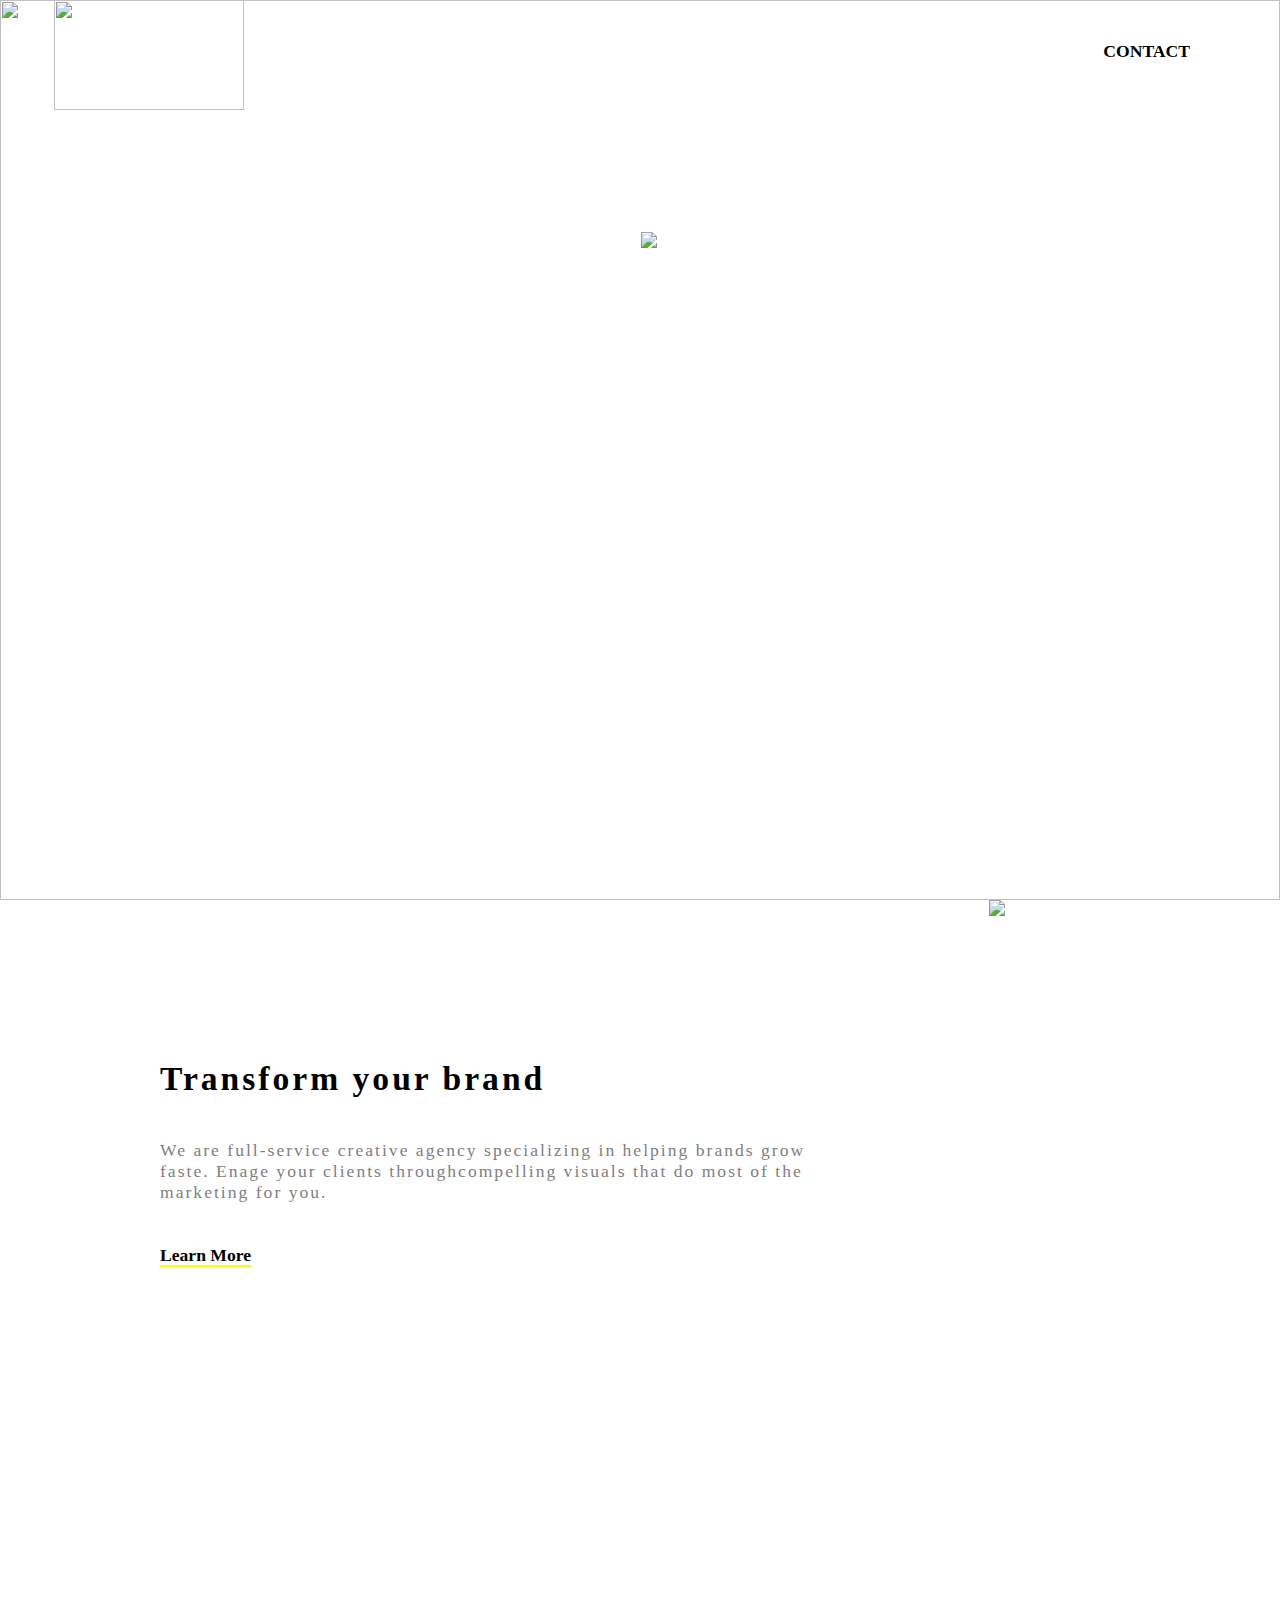
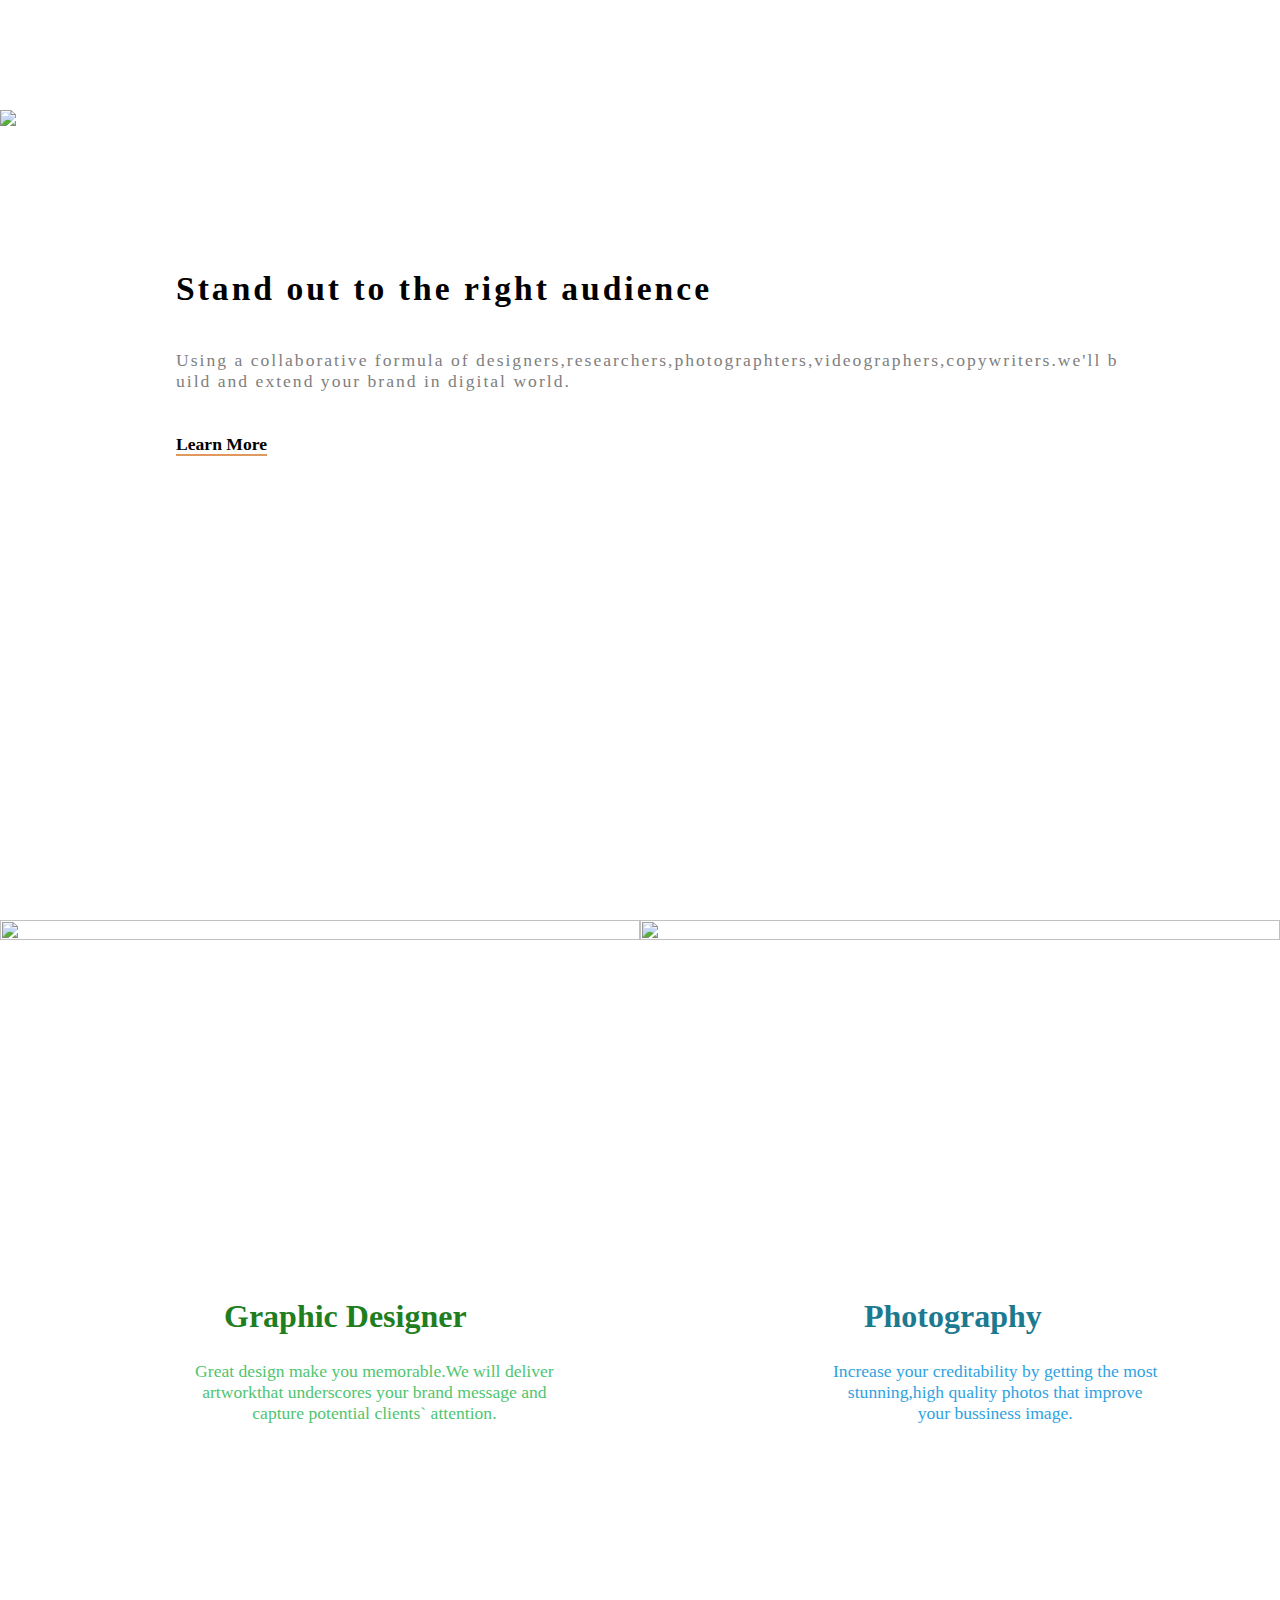
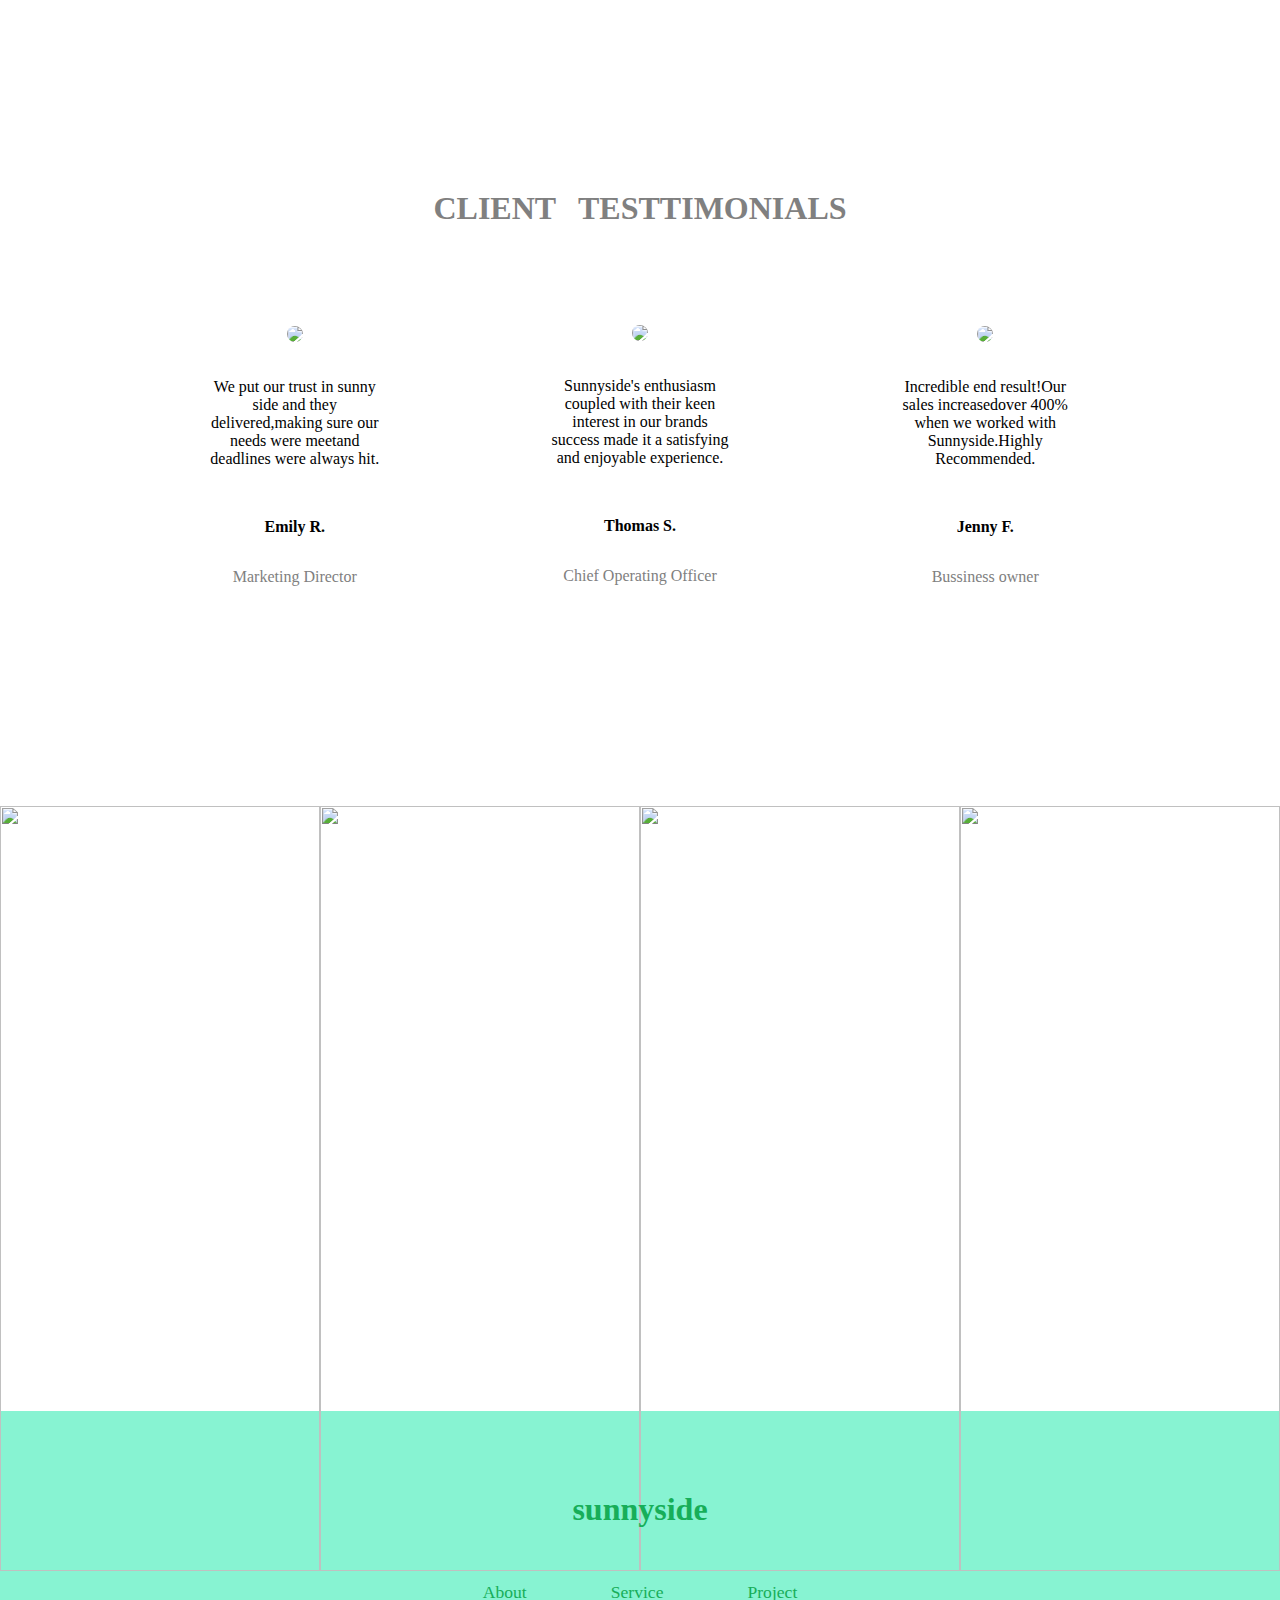
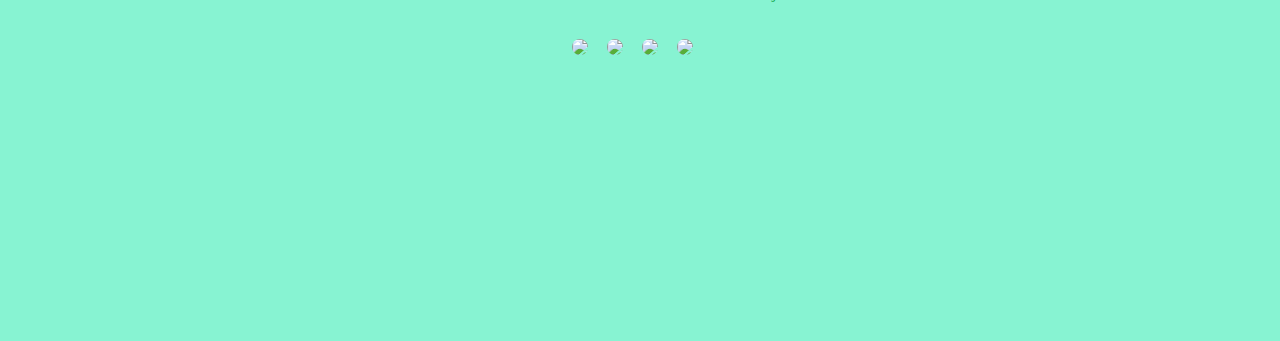
==== index.html @ 0fe89deb "Add files via upload" ====
<!DOCTYPE html>
<html lang="en">

<head>
    <meta charset="UTF-8">
    <meta name="viewport" content="width=device-width, initial-scale=1.0">
    <title>week-1 clone</title>
    <link rel="stylesheet" href="style.css">
</head>

<body>
    <div class="header">
        <img src="C:\Users\aksha\OneDrive\Desktop\week-1 designs and its resources\week-1 designs and its resources\images\desktop\image-header.jpg">   
<div class="pa">
        <img src="C:\Users\aksha\OneDrive\Desktop\week-1 designs and its resources\week-1 designs and its resources\images\logo.svg">
</div>
        <div class="info">
            <a href=" ">About</a>
            <a href=" ">Service</a>
            <a href=" ">Projects</a>
            <a href=" " id ="contact">CONTACT</a>
            </div>   
        <br></br>
        <span class= "hc" >
            <p >WE    ARE   CREATIVES</p>
        </span>
        <div class="arrow">
            <img src="C:\Users\aksha\OneDrive\Desktop\week-1 designs and its resources\week-1 designs and its resources\images\icon-arrow-down.svg">
    </div>
</div>
<div class="second">
    <div class ="secinfo">
        <p class="i">Transform your brand</p>
        <br></br>
        <p class ="c">We are full-service creative agency specializing in helping brands grow faste. Enage your clients throughcompelling visuals that do most of the marketing for you.</p>
        <br></br>
        <a href=" "> Learn More</a>
    </div>
    <div class="egg">
        <img src="C:\Users\aksha\OneDrive\Desktop\week-1 designs and its resources\week-1 designs and its resources\images\desktop\image-transform.jpg">
    </div>
</div>

<div class="third">
    <div class="juice">
        <img src="C:\Users\aksha\OneDrive\Desktop\week-1 designs and its resources\week-1 designs and its resources\images\desktop\image-stand-out.jpg">
    </div>
    <div class ="thiinfo">
        <p class="f">Stand out to the right
            audience</p>
        <br></br>
        <p class ="g">Using a collaborative formula of designers,researchers,photographters,videographers,copywriters.we'll build and extend your brand in digital world.</p>
        <br></br>
        <a href=" "> Learn More</a>
    </div>
</div>
<div class="fourth">
    <div class="cherry">
       <img src="C:\Users\aksha\OneDrive\Desktop\week-1 designs and its resources\week-1 designs and its resources\images\desktop\image-graphic-design.jpg">
    <div class="fg">
     <b style="color: rgb(31, 126, 31); font-size: 2rem; position: absolute;
      left:35%; white-space: nowrap;
       top:60%;">Graphic Designer</b><br></br>
      <p> Great design make you memorable.We will deliver artworkthat underscores your brand message and capture potential clients` attention.</p>
   </div>
        </div>
    <div class="orange">
       <img src="C:\Users\aksha\OneDrive\Desktop\week-1 designs and its resources\week-1 designs and its resources\images\desktop\image-photography.jpg">
       <div class="og">
        <b style="color: rgb(28, 121, 144); font-size: 2rem; position: absolute;
        left:35%; white-space: nowrap;
         top:60%;">Photography</b>
         <p>Increase your creditability by getting the most stunning,high quality photos that improve your bussiness image.</p>
       </div>
    </div>
</div>
    <p style=" color: rgb(128, 128, 128);
    margin-top: 15rem;
font-size: 1.1rem;
font-family: 'Times New Roman', Times, serif;
text-align: center;
font-size: 2rem;
font-weight: bolder;
word-spacing: 15px;">CLIENT TESTTIMONIALS</p>
<div class="five">
    <div class="emily">
     <img src="C:\Users\aksha\OneDrive\Desktop\week-1 designs and its resources\week-1 designs and its resources\images\image-emily.jpg">
        <p>We put our trust in sunny side and they delivered,making sure our needs were meetand deadlines were always hit.</p>
        <br>
        <b style="font-weight: bolder;">Emily R.</b>
        <p style="color:gray"> Marketing Director </p>
    </div>
    <div class="tomas">
        <img src="C:\Users\aksha\OneDrive\Desktop\week-1 designs and its resources\week-1 designs and its resources\images\image-thomas.jpg">
        <p>   Sunnyside's enthusiasm coupled with their keen interest in our brands success made it a satisfying and enjoyable experience. </p>
            <br>    
            <b style="font-weight: bolder;">Thomas S.</b>
            <p style="color:gray"> Chief Operating Officer</p>
        
    </div>
    <div class="jenny">
            <img src="C:\Users\aksha\OneDrive\Desktop\week-1 designs and its resources\week-1 designs and its resources\images\image-jennie.jpg">
            <p>Incredible end result!Our sales increasedover 400% when we worked with Sunnyside.Highly Recommended.</p>
            <br>
            <b style="font-weight: bolder;">Jenny F.</b>
            <p style="color:gray"> Bussiness owner</p>

        </div>
    
</div>

<div class="six">
    <img src="C:\Users\aksha\OneDrive\Desktop\week-1 designs and its resources\week-1 designs and its resources\images\desktop\image-gallery-milkbottles.jpg">
    <img src="C:\Users\aksha\OneDrive\Desktop\week-1 designs and its resources\week-1 designs and its resources\images\desktop\image-gallery-orange.jpg">
    <img src="C:\Users\aksha\OneDrive\Desktop\week-1 designs and its resources\week-1 designs and its resources\images\desktop\image-gallery-cone.jpg">
    <img src="C:\Users\aksha\OneDrive\Desktop\week-1 designs and its resources\week-1 designs and its resources\images\desktop\image-gallery-sugarcubes.jpg">
</div>
<div class ="seven">
<b style="color: rgb(23, 174, 89); font-size: 2rem ; font-weight: bolder;">sunnyside</b>
<br></br>
<br></br>
<p style=" word-spacing: 5rem;">
<a href=" ">About</a>
<a href=" ">Service</a>
<a href=" ">Project</a>
</p>
<br></br>

<p>
    <img src="C:\Users\aksha\OneDrive\Desktop\week-1 designs and its resources\week-1 designs and its resources\images\icon-facebook.svg">
    <img src="C:\Users\aksha\OneDrive\Desktop\week-1 designs and its resources\week-1 designs and its resources\images\icon-instagram.svg">
    <img src="C:\Users\aksha\OneDrive\Desktop\week-1 designs and its resources\week-1 designs and its resources\images\icon-pinterest.svg">
    <img src="C:\Users\aksha\OneDrive\Desktop\week-1 designs and its resources\week-1 designs and its resources\images\icon-twitter.svg">
</p>
</div>
</body>

</html>
---- style.css ----
* {
    margin: 0px;
    padding: 0px;

}

.header {
    height: 100vh;
    width: 100vw;
    display: flex;
    justify-content: space-between;
}

.header img {

    height: 100vh;
    width: 100vw;
    object-fit: cover;
    top: 0;
    z-index: -1;
    left: 0;
    position: absolute;

}

.pa{
    height: 110px;
    width: 190px;
    object-fit: contain;
}
.pa img{left: 3.4rem;
    bottom: 3rem;
    height: 110px;
    width: 190px;
    position: relative;
    object-fit: contain;
}

.info{
    position: absolute;;
    right: 0.2rem;
    display: flex;
    height:43px;
    width:50%;
    justify-content: space-evenly;
margin-top: 40px;
margin-left: 190px;

}
.info a{
    text-decoration: none;
    color :white;
    font-size: 1.2rem;

}
 #contact{
    position: relative;
    top:-8px;
    height:2.2rem;
    width: 95px;
margin-bottom: 12px;
border:1px solid white;
padding: 8px 8px 0px 20px;
font-size: 1.1rem;
background-color: white;
font-weight: bold;
color:black;

}

.hc{   
    color: white;
    font-size: 2.2rem;
    display: flex;
    height: 100px;
    margin: 8rem 5rem 10rem 0rem;
    margin-right: 0%;
    width:100%;
    margin-bottom: 38rem;
    font-weight: bolder;
    font-stretch: extra-expanded;
    justify-content: space-evenly;
    word-spacing: 10px;
    align-items: center;
    font-family: "Times New Roman", Times, serif;
    text-indent: 60px;
    
}
.arrow{
    height:200px;
    width:100px;
    display: flex;
    justify-content: center;
    align-items: center;
    position: relative;
    right: 35rem;
    top: 14.5rem;

}
.arrow img{
    height:auto;
    width:auto;
    object-fit: cover;
}

.second{
height:90vh;
width: 100vw;
display: flex;
justify-content: space-between;
font-size: 1.1rem;
}
.secinfo a{
color: black;
font-weight: bolder;
font-family: 'Times New Roman', Times, serif;
text-decoration: none;
border-bottom: 2px solid yellow;
}
.secinfo{
    margin: 10rem;
}
.c{
   
    font-size: 1.1rem;
    letter-spacing: 2px;
color:gray;
font-family:'Times New Roman', Times, serif;
}
.i{
    font-size: 2.1rem;
    letter-spacing: 3px;
font-weight: bold;
color:black;
font-family: fantasy;

}
.egg{
    height: 50vh;
    width:50vw;
    position: relative;
    object-fit: contain;
}
.egg img{
    height: 90vh;
    width:auto;
    object-fit: contain;
}
.third{
    height:90vh;
    width: 100vw;
    display: flex;
    justify-content: space-between;
    }
    .third img{
        height: 50vh;
        width:50rem;
        position: relative;
        object-fit: contain;
    }   
    .juice img{
        height: 90vh;
        width:auto;
        object-fit: contain;
       float: left;
    }
    .thiinfo a{
    color: black;
    font-weight: bolder;
    font-family: 'Times New Roman', Times, serif;
    text-decoration: none;
    border-bottom: 2px solid rgb(224, 152, 94);
    }
    .thiinfo{
        margin: 10rem;
        word-break: break-all;
        font-size: 1.1rem;
    }
    .g{
        letter-spacing: 2px;
    color:gray;
    font-family:'Times New Roman', Times, serif;
    }
    .f{
        font-size: 2.1rem;
        letter-spacing: 3px;
    font-weight: bold;
    color:black;
    font-family: fantasy;
    
    }
    .fourth{
        height: 70vh;
        width: 100vw;
        display: flex;
        flex-wrap: wrap;
font-size: 1.1rem;
text-align: center;
    }
.fourth img{
    height:fit-content;
    width:50vw;
    object-fit: contain;
}
.cherry{
    color:rgb(79, 197, 112);
    position: relative;
    text-align: center;

}
.fg b{
 position: absolute;
 left:45%;
 top:50%;
}
.fg p{
    position: absolute;
    left:30%;
    top:70%;
    right: 13%;
}
.orange{
color: rgb(47, 162, 223);
position: relative;
text-align: center;
}
.og b{
    position: absolute;
    left:45%;
    top:50%;
   }
   .og p{
       position: absolute;
       left:30%;
       top:70%;
       right: 19%;
   }
 .five{
    display:flex;
    justify-content: space-evenly;
 }
   .emily{
    color: black;
    padding-top:6.2rem;
    padding-left: 4.5rem;
    text-align: center;
    height:30rem;
    width:245px;
   }
   .emily img{
    border-radius: 50%;
   }
.emily p{
    padding :2rem;
}
.jenny{
    color: black;
    text-align: center;
    height:30rem;
    padding-top:6.2rem;
    padding-right: 4.5rem;
    width:245px;
   }
   .jenny img{
    border-radius: 50%;
   }
.jenny p{
    padding :2rem;
}
.tomas{
    color: black;
    padding-top:6.1rem;
    text-align: center;
    height:30rem;
    width:245px;
   }
   .tomas img{
    border-radius: 50%;
   }
.tomas p{
    padding :2rem;
}
.six{
    display:flex;
    height:50vh;
    width: 100vw;
}
.six img{margin: 0px;
    height:85vh;
    width: 25vw;
    object-fit: contain;
}
.seven{
    margin-top: 9.7rem;
    padding-top: 5rem;
    background-color: rgb(135, 243, 210);
    height: 50vh;
    width: 100vw;
    text-align: center;
}
.seven a{
    text-decoration: none;
    color: rgb(23, 174, 89); font-size: 1.1rem ;
}
.seven img{
    border-radius: 50%;
    margin-right: 15px;
}
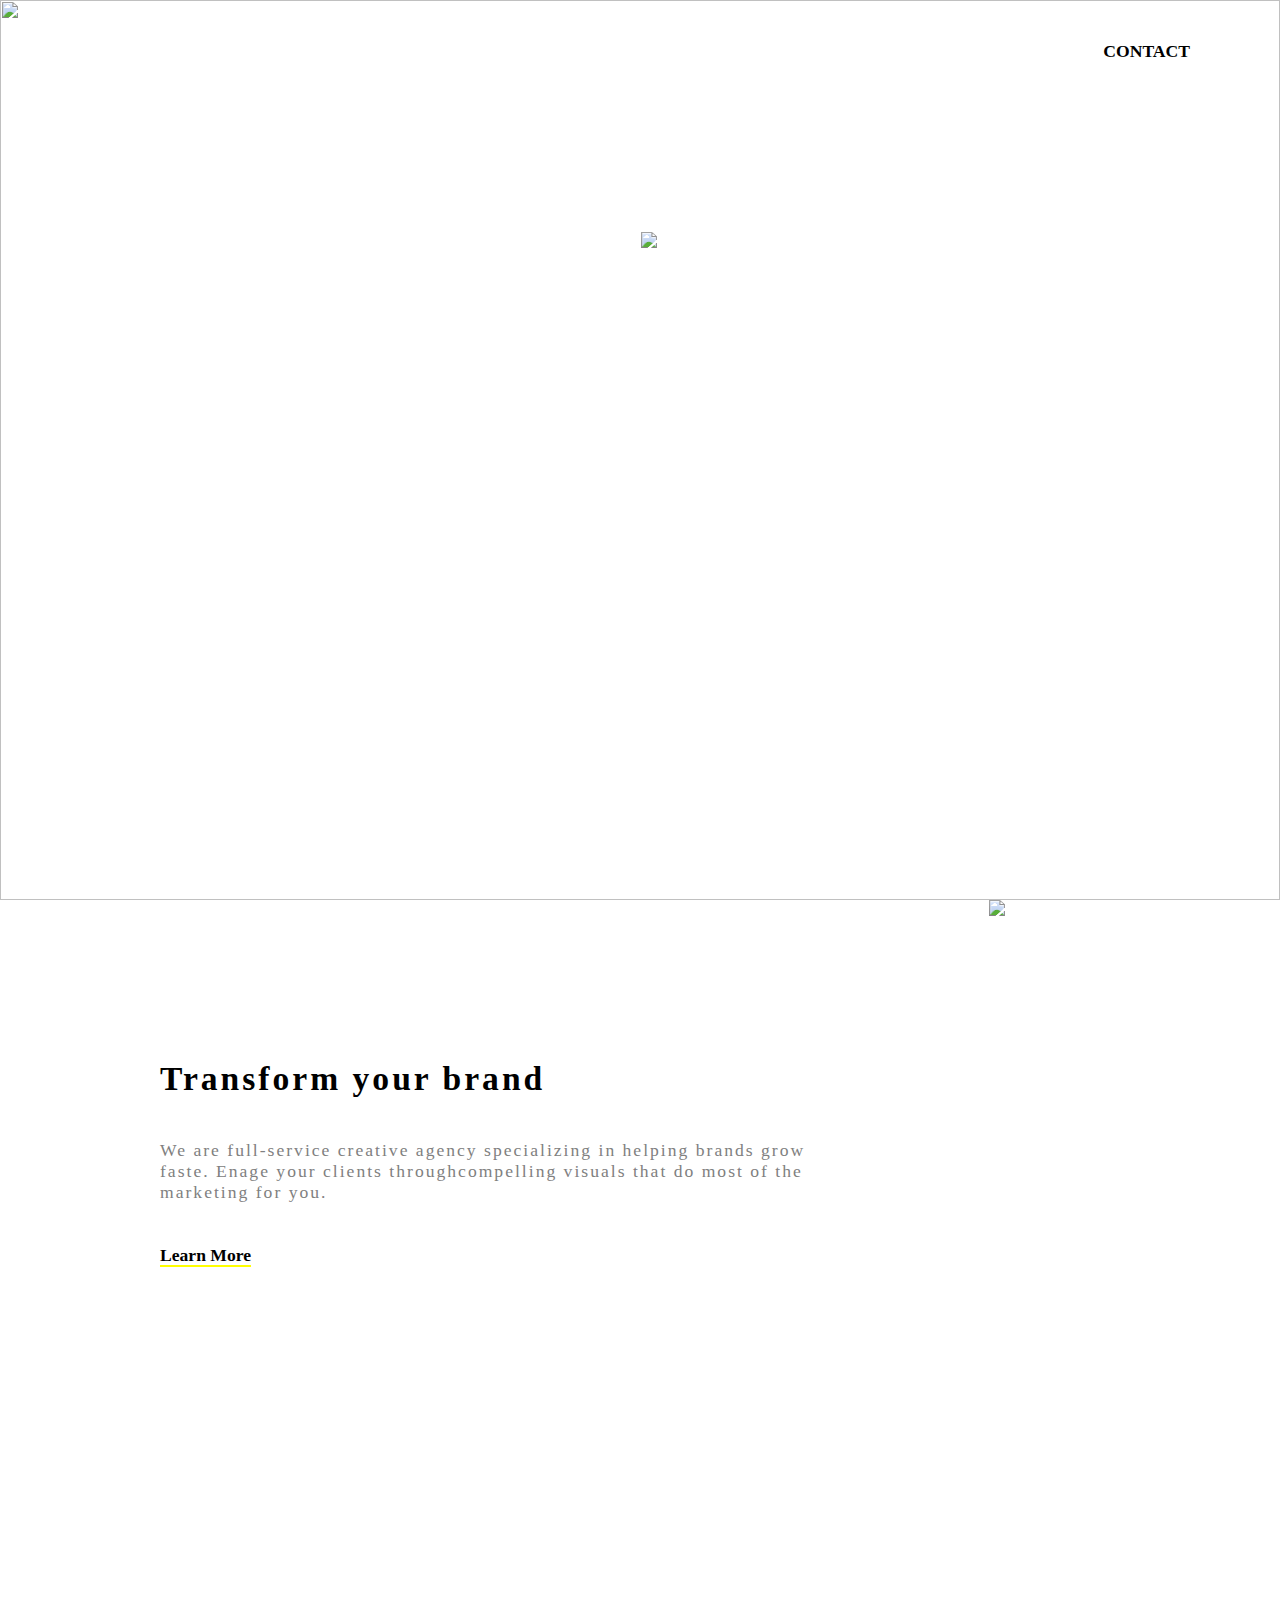
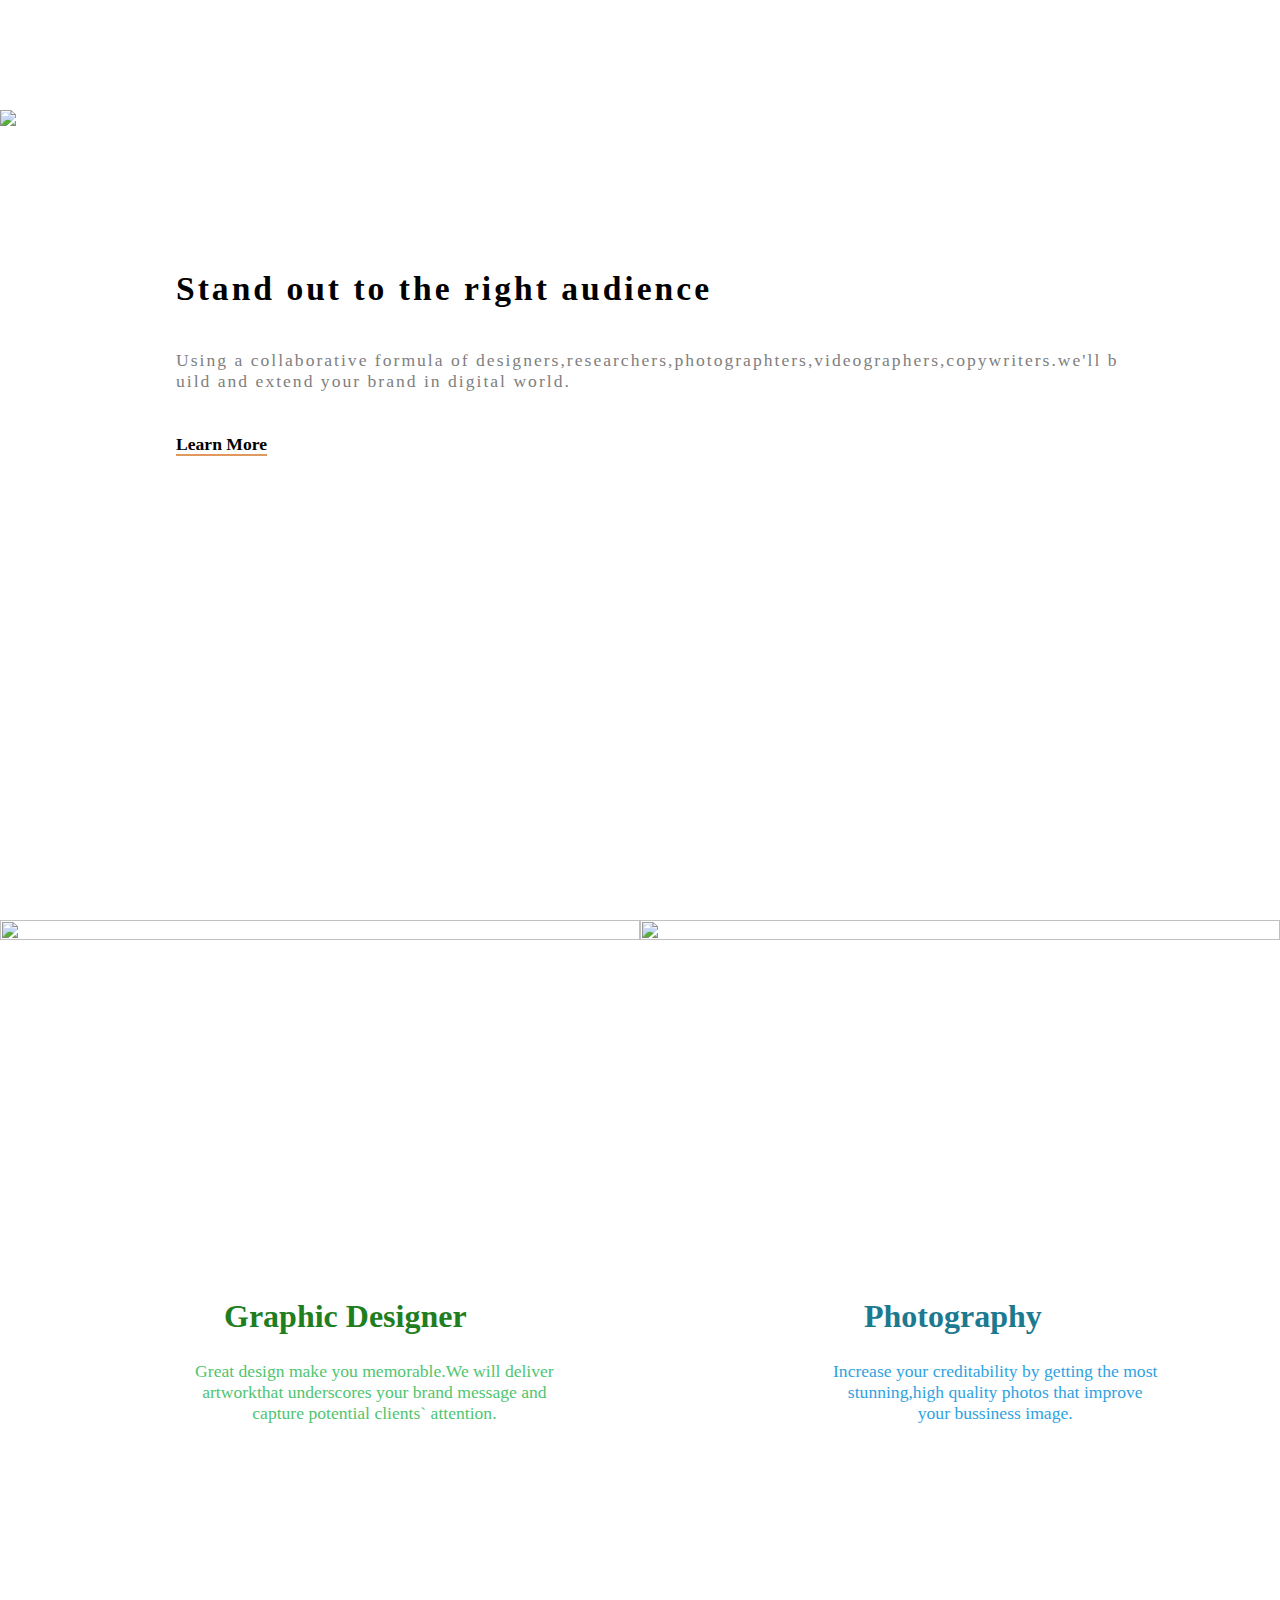
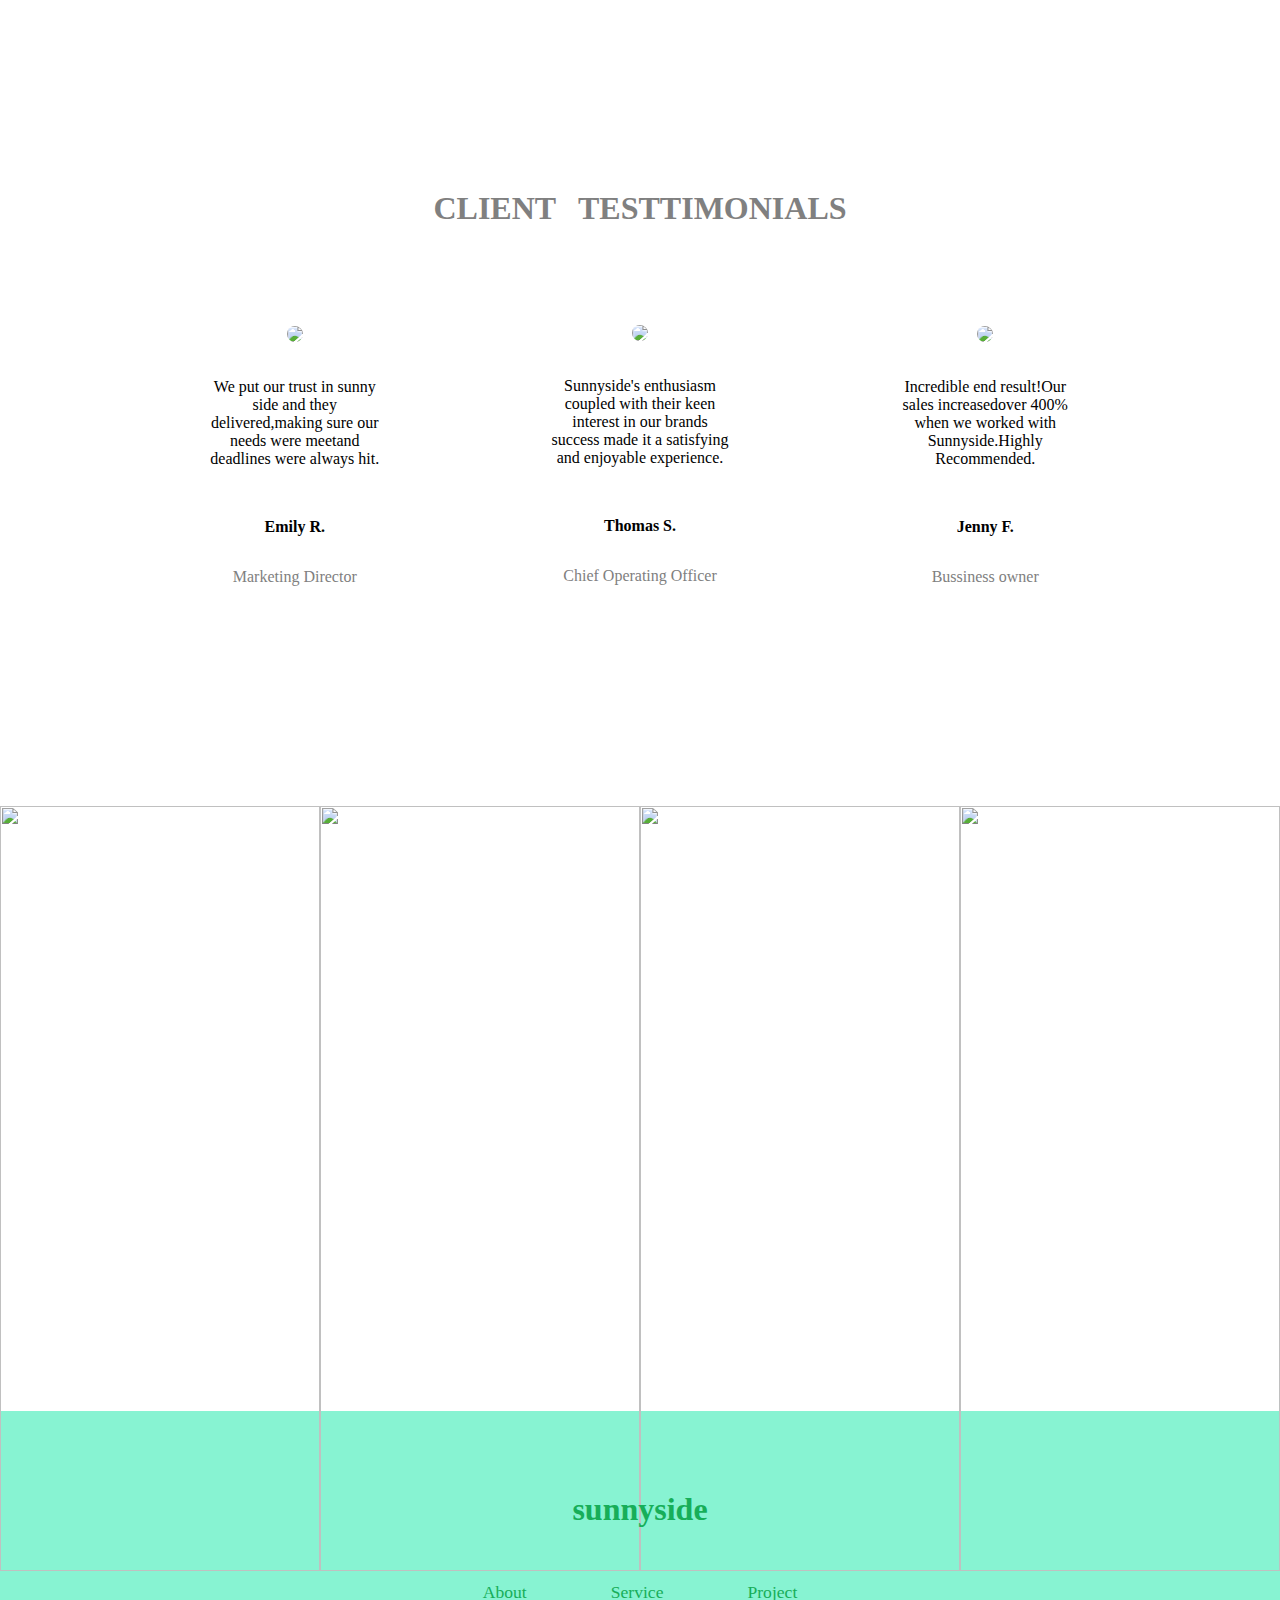
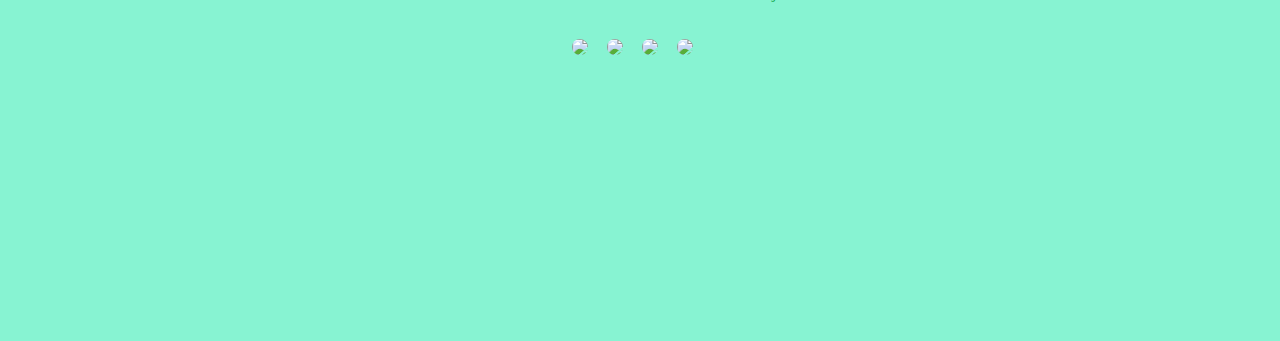
==== commit 11ecde39: "Update index.html" ====
--- a/index.html
+++ b/index.html
@@ -12,8 +12,7 @@
     <div class="header">
         <img src="C:\Users\aksha\OneDrive\Desktop\week-1 designs and its resources\week-1 designs and its resources\images\desktop\image-header.jpg">   
 <div class="pa">
-        <img src="C:\Users\aksha\OneDrive\Desktop\week-1 designs and its resources\week-1 designs and its resources\images\logo.svg">
-</div>
+        <img src="./logo.svg"></div>
         <div class="info">
             <a href=" ">About</a>
             <a href=" ">Service</a>
@@ -25,7 +24,7 @@
             <p >WE    ARE   CREATIVES</p>
         </span>
         <div class="arrow">
-            <img src="C:\Users\aksha\OneDrive\Desktop\week-1 designs and its resources\week-1 designs and its resources\images\icon-arrow-down.svg">
+            <img src="https://github.com/Akshara2901/html-assignments/blob/week1/icon-arrow-down.svg">
     </div>
 </div>
 <div class="second">
@@ -127,7 +126,7 @@
 <br></br>
 
 <p>
-    <img src="C:\Users\aksha\OneDrive\Desktop\week-1 designs and its resources\week-1 designs and its resources\images\icon-facebook.svg">
+    <img src="https://github.com/Akshara2901/html-assignments/blob/week1/icon-facebook.svg">
     <img src="C:\Users\aksha\OneDrive\Desktop\week-1 designs and its resources\week-1 designs and its resources\images\icon-instagram.svg">
     <img src="C:\Users\aksha\OneDrive\Desktop\week-1 designs and its resources\week-1 designs and its resources\images\icon-pinterest.svg">
     <img src="C:\Users\aksha\OneDrive\Desktop\week-1 designs and its resources\week-1 designs and its resources\images\icon-twitter.svg">
@@ -135,4 +134,4 @@
 </div>
 </body>
 
-</html>+</html>
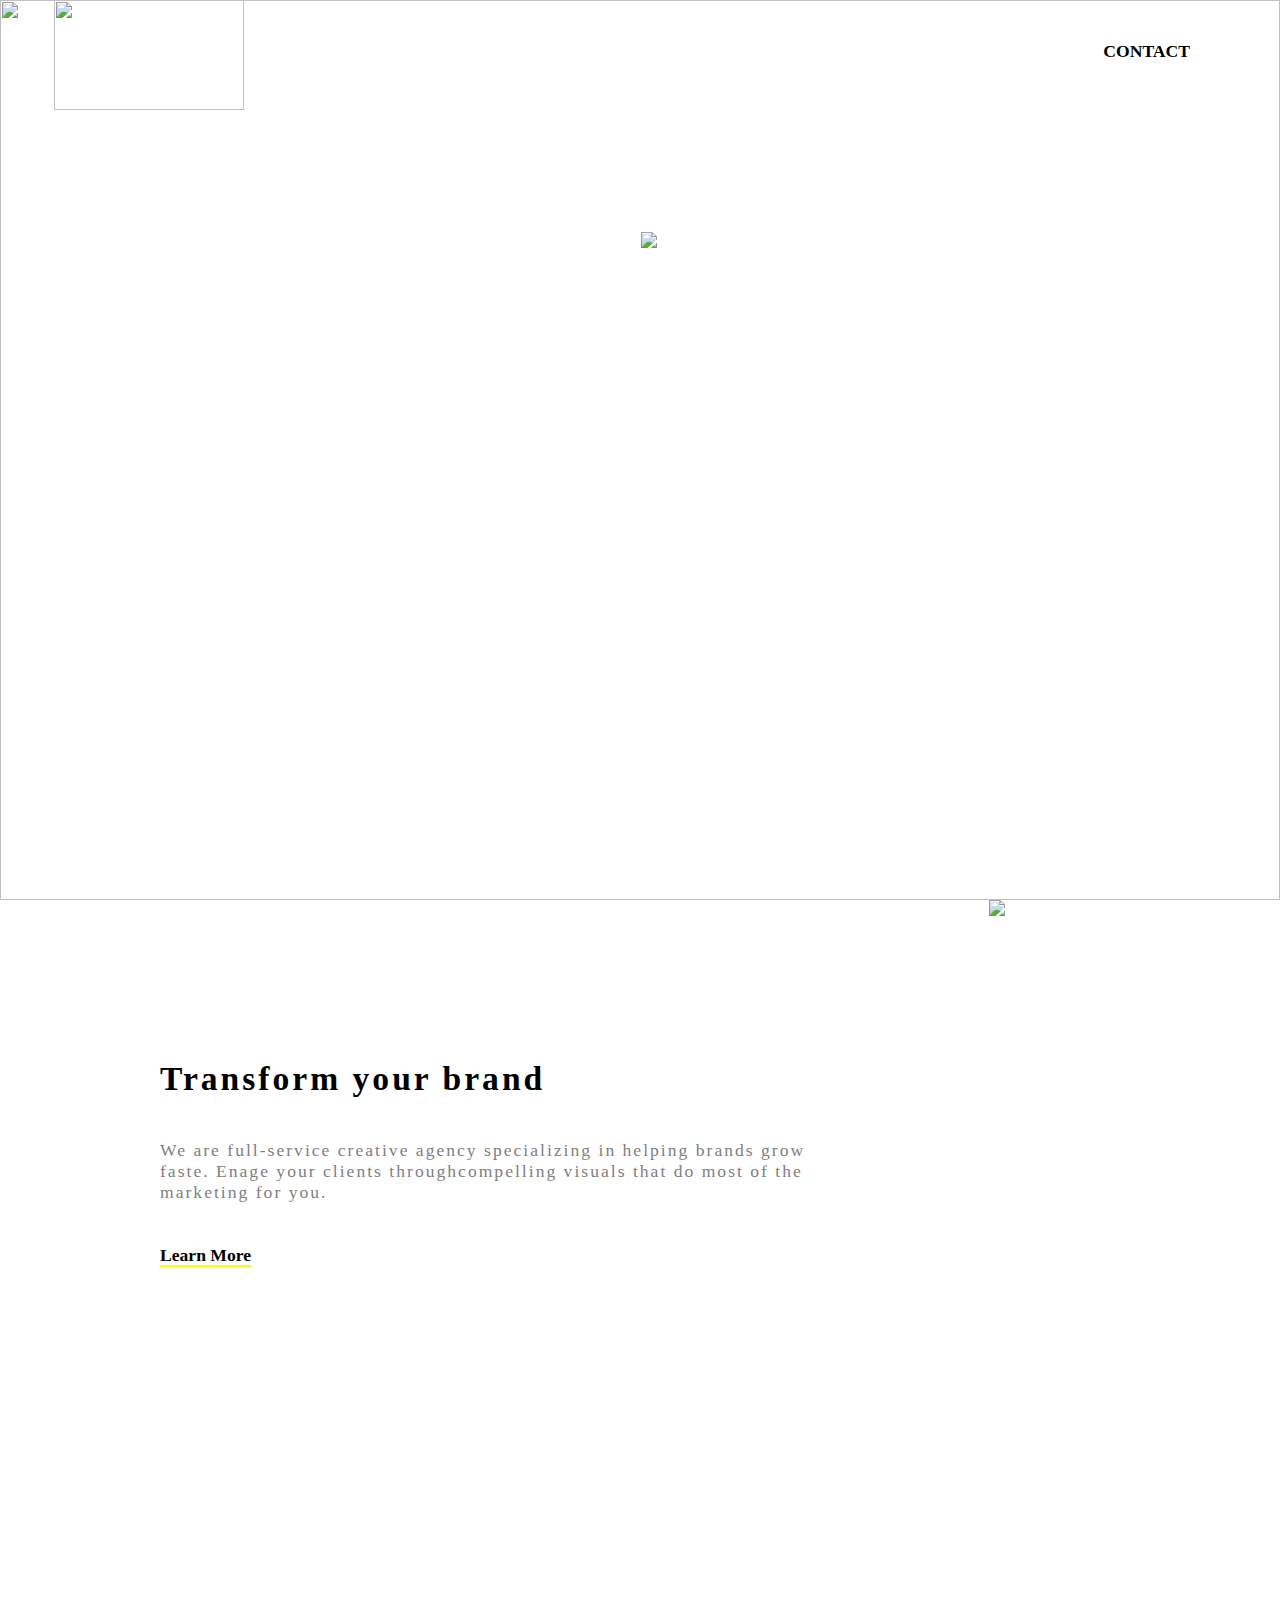
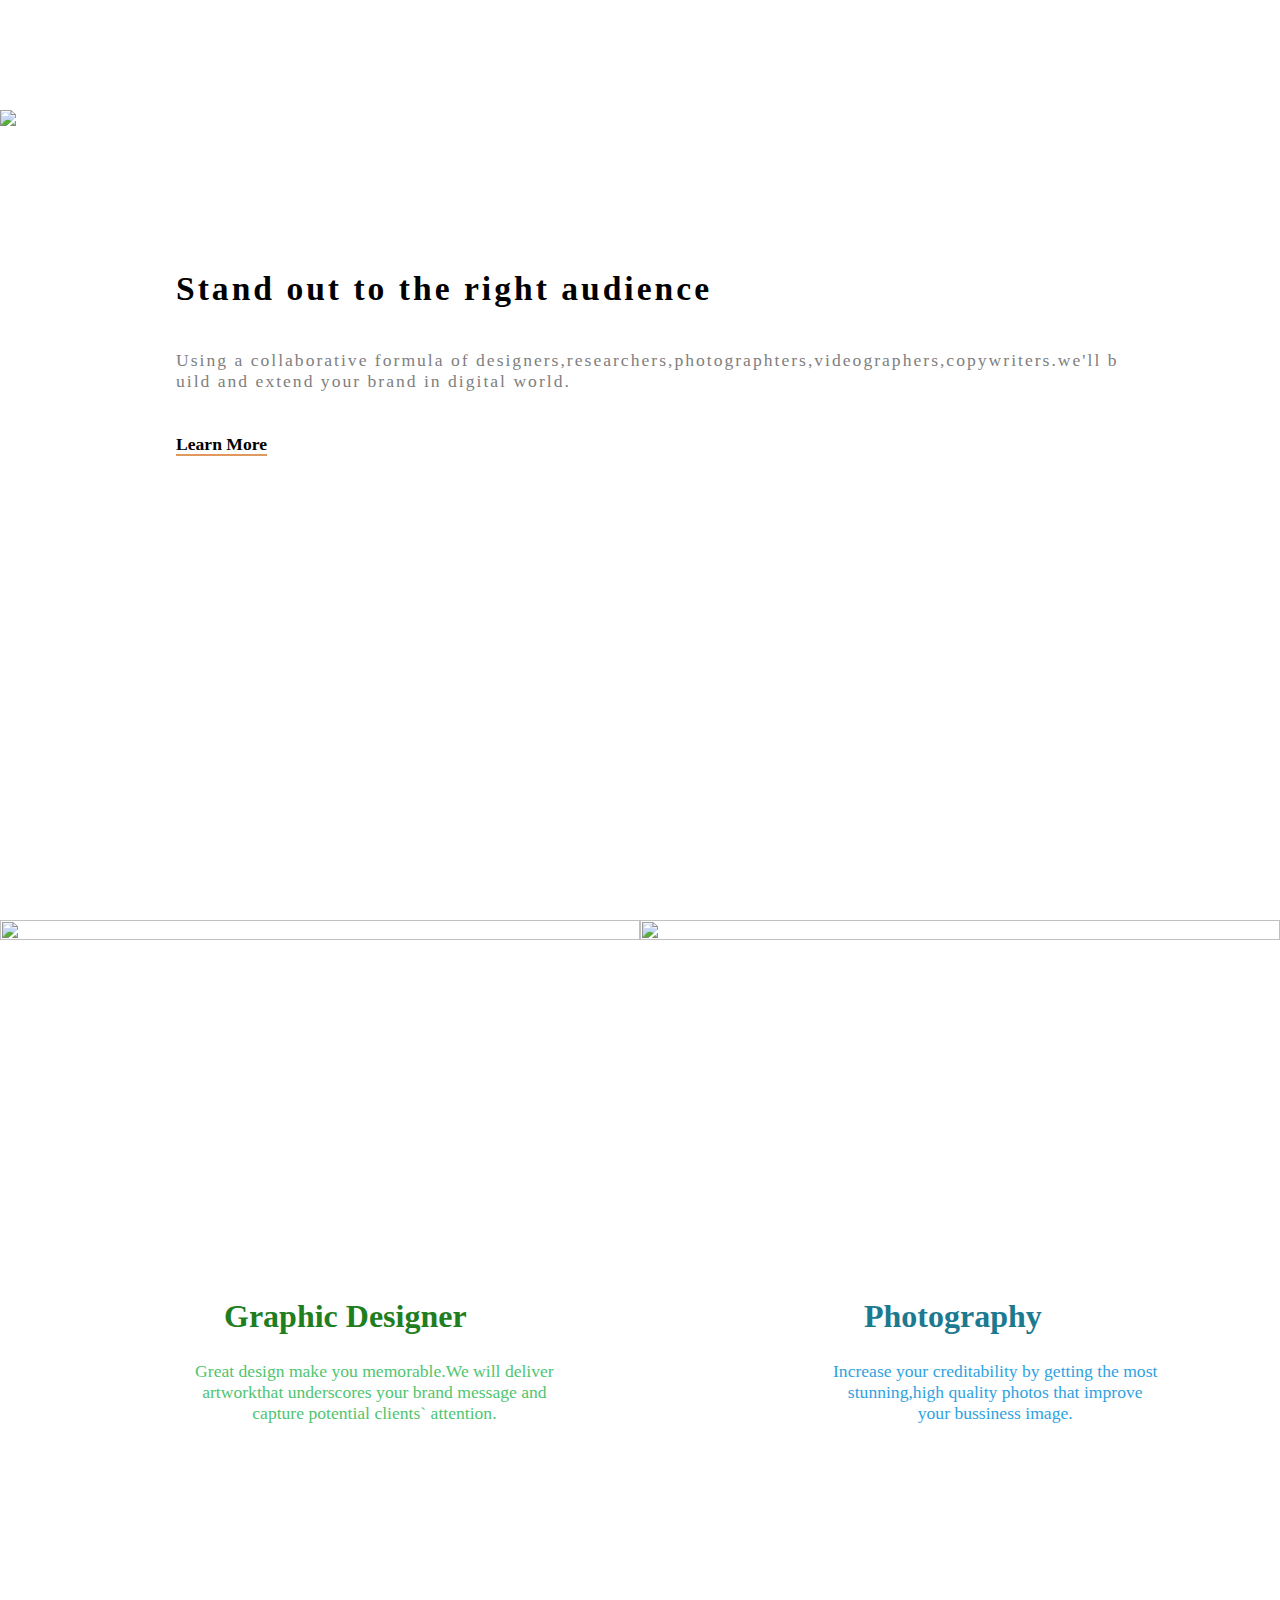
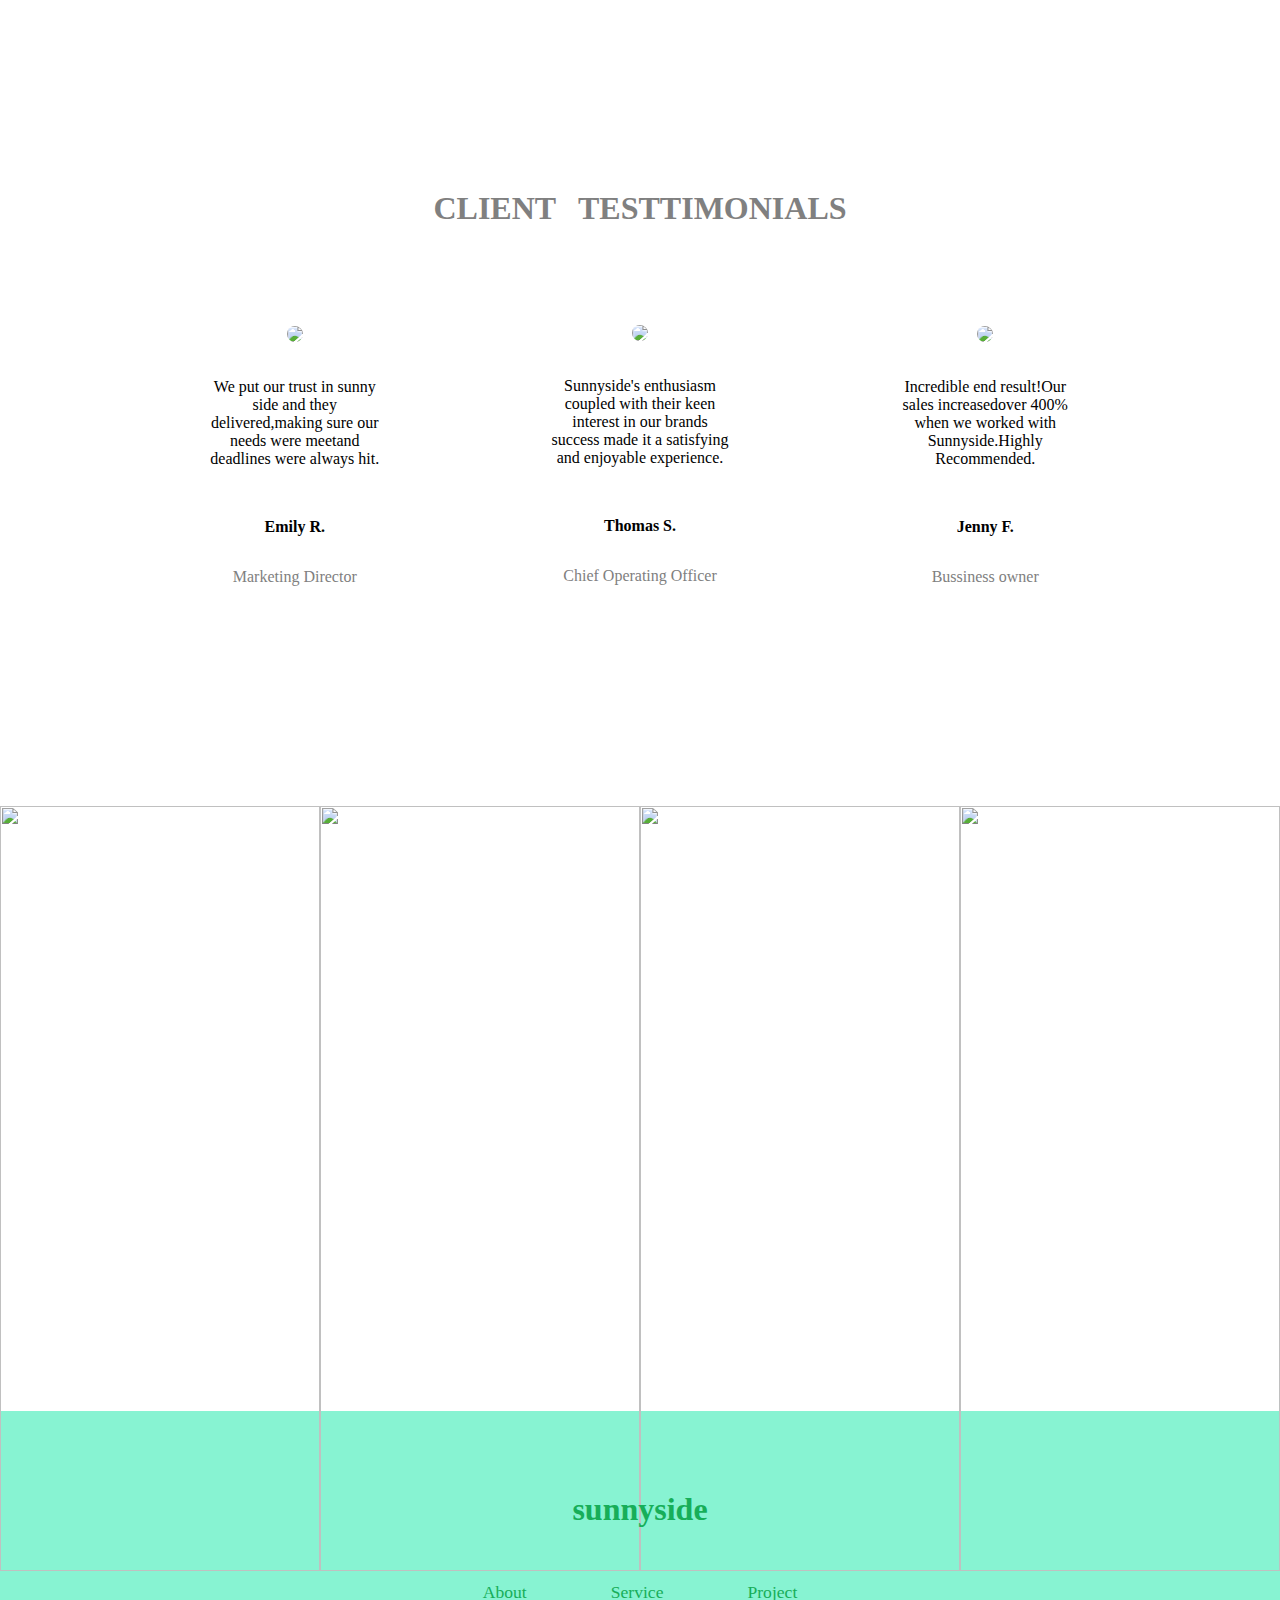
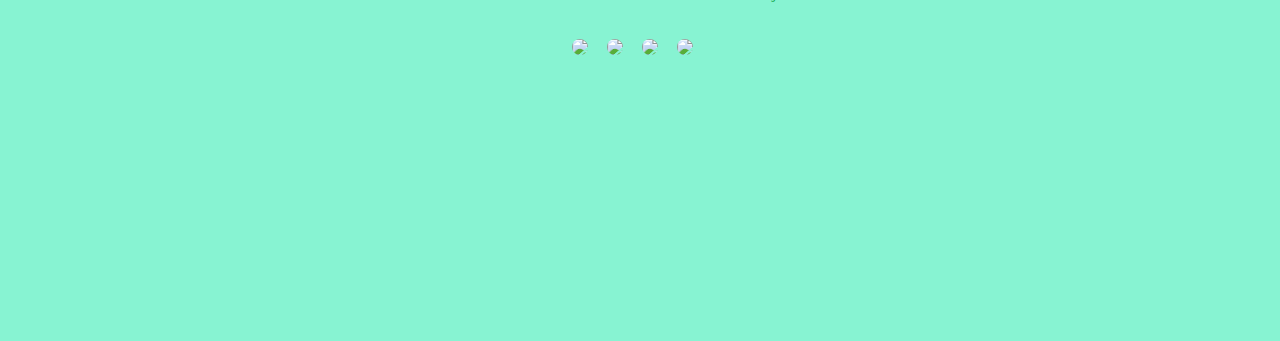
==== commit 9a83e9b1: "Update index.html" ====
--- a/index.html
+++ b/index.html
@@ -10,9 +10,10 @@
 
 <body>
     <div class="header">
-        <img src="C:\Users\aksha\OneDrive\Desktop\week-1 designs and its resources\week-1 designs and its resources\images\desktop\image-header.jpg">   
+        <img src="images/image-header.jpg">   
 <div class="pa">
-        <img src="./logo.svg"></div>
+        <img src="images/logo.svg">
+</div>
         <div class="info">
             <a href=" ">About</a>
             <a href=" ">Service</a>
@@ -24,7 +25,7 @@
             <p >WE    ARE   CREATIVES</p>
         </span>
         <div class="arrow">
-            <img src="https://github.com/Akshara2901/html-assignments/blob/week1/icon-arrow-down.svg">
+            <img src="images/icon-arrow-down.svg">
     </div>
 </div>
 <div class="second">
@@ -36,13 +37,13 @@
         <a href=" "> Learn More</a>
     </div>
     <div class="egg">
-        <img src="C:\Users\aksha\OneDrive\Desktop\week-1 designs and its resources\week-1 designs and its resources\images\desktop\image-transform.jpg">
+        <img src="images/image-transform.jpg">
     </div>
 </div>
 
 <div class="third">
     <div class="juice">
-        <img src="C:\Users\aksha\OneDrive\Desktop\week-1 designs and its resources\week-1 designs and its resources\images\desktop\image-stand-out.jpg">
+        <img src="images/image-stand-out.jpg">
     </div>
     <div class ="thiinfo">
         <p class="f">Stand out to the right
@@ -55,7 +56,7 @@
 </div>
 <div class="fourth">
     <div class="cherry">
-       <img src="C:\Users\aksha\OneDrive\Desktop\week-1 designs and its resources\week-1 designs and its resources\images\desktop\image-graphic-design.jpg">
+       <img src="images/image-graphic-design.jpg">
     <div class="fg">
      <b style="color: rgb(31, 126, 31); font-size: 2rem; position: absolute;
       left:35%; white-space: nowrap;
@@ -64,7 +65,7 @@
    </div>
         </div>
     <div class="orange">
-       <img src="C:\Users\aksha\OneDrive\Desktop\week-1 designs and its resources\week-1 designs and its resources\images\desktop\image-photography.jpg">
+       <img src="images/image-photography.jpg">
        <div class="og">
         <b style="color: rgb(28, 121, 144); font-size: 2rem; position: absolute;
         left:35%; white-space: nowrap;
@@ -83,14 +84,14 @@
 word-spacing: 15px;">CLIENT TESTTIMONIALS</p>
 <div class="five">
     <div class="emily">
-     <img src="C:\Users\aksha\OneDrive\Desktop\week-1 designs and its resources\week-1 designs and its resources\images\image-emily.jpg">
+     <img src="images/image-emily.jpg">
         <p>We put our trust in sunny side and they delivered,making sure our needs were meetand deadlines were always hit.</p>
         <br>
         <b style="font-weight: bolder;">Emily R.</b>
         <p style="color:gray"> Marketing Director </p>
     </div>
     <div class="tomas">
-        <img src="C:\Users\aksha\OneDrive\Desktop\week-1 designs and its resources\week-1 designs and its resources\images\image-thomas.jpg">
+        <img src="images/image-thomas.jpg">
         <p>   Sunnyside's enthusiasm coupled with their keen interest in our brands success made it a satisfying and enjoyable experience. </p>
             <br>    
             <b style="font-weight: bolder;">Thomas S.</b>
@@ -98,7 +99,7 @@
         
     </div>
     <div class="jenny">
-            <img src="C:\Users\aksha\OneDrive\Desktop\week-1 designs and its resources\week-1 designs and its resources\images\image-jennie.jpg">
+            <img src="images/image-jennie.jpg">
             <p>Incredible end result!Our sales increasedover 400% when we worked with Sunnyside.Highly Recommended.</p>
             <br>
             <b style="font-weight: bolder;">Jenny F.</b>
@@ -109,10 +110,10 @@
 </div>
 
 <div class="six">
-    <img src="C:\Users\aksha\OneDrive\Desktop\week-1 designs and its resources\week-1 designs and its resources\images\desktop\image-gallery-milkbottles.jpg">
-    <img src="C:\Users\aksha\OneDrive\Desktop\week-1 designs and its resources\week-1 designs and its resources\images\desktop\image-gallery-orange.jpg">
-    <img src="C:\Users\aksha\OneDrive\Desktop\week-1 designs and its resources\week-1 designs and its resources\images\desktop\image-gallery-cone.jpg">
-    <img src="C:\Users\aksha\OneDrive\Desktop\week-1 designs and its resources\week-1 designs and its resources\images\desktop\image-gallery-sugarcubes.jpg">
+    <img src="images/image-gallery-milkbottles.jpg">
+    <img src="images/image-gallery-orange.jpg">
+    <img src="images/image-gallery-cone.jpg">
+    <img src="images/image-gallery-sugarcubes.jpg">
 </div>
 <div class ="seven">
 <b style="color: rgb(23, 174, 89); font-size: 2rem ; font-weight: bolder;">sunnyside</b>
@@ -126,10 +127,10 @@
 <br></br>
 
 <p>
-    <img src="https://github.com/Akshara2901/html-assignments/blob/week1/icon-facebook.svg">
-    <img src="C:\Users\aksha\OneDrive\Desktop\week-1 designs and its resources\week-1 designs and its resources\images\icon-instagram.svg">
-    <img src="C:\Users\aksha\OneDrive\Desktop\week-1 designs and its resources\week-1 designs and its resources\images\icon-pinterest.svg">
-    <img src="C:\Users\aksha\OneDrive\Desktop\week-1 designs and its resources\week-1 designs and its resources\images\icon-twitter.svg">
+    <img src="images/icon-facebook.svg">
+    <img src="images/icon-instagram.svg">
+    <img src="images/icon-pinterest.svg">
+    <img src="images/icon-twitter.svg">
 </p>
 </div>
 </body>
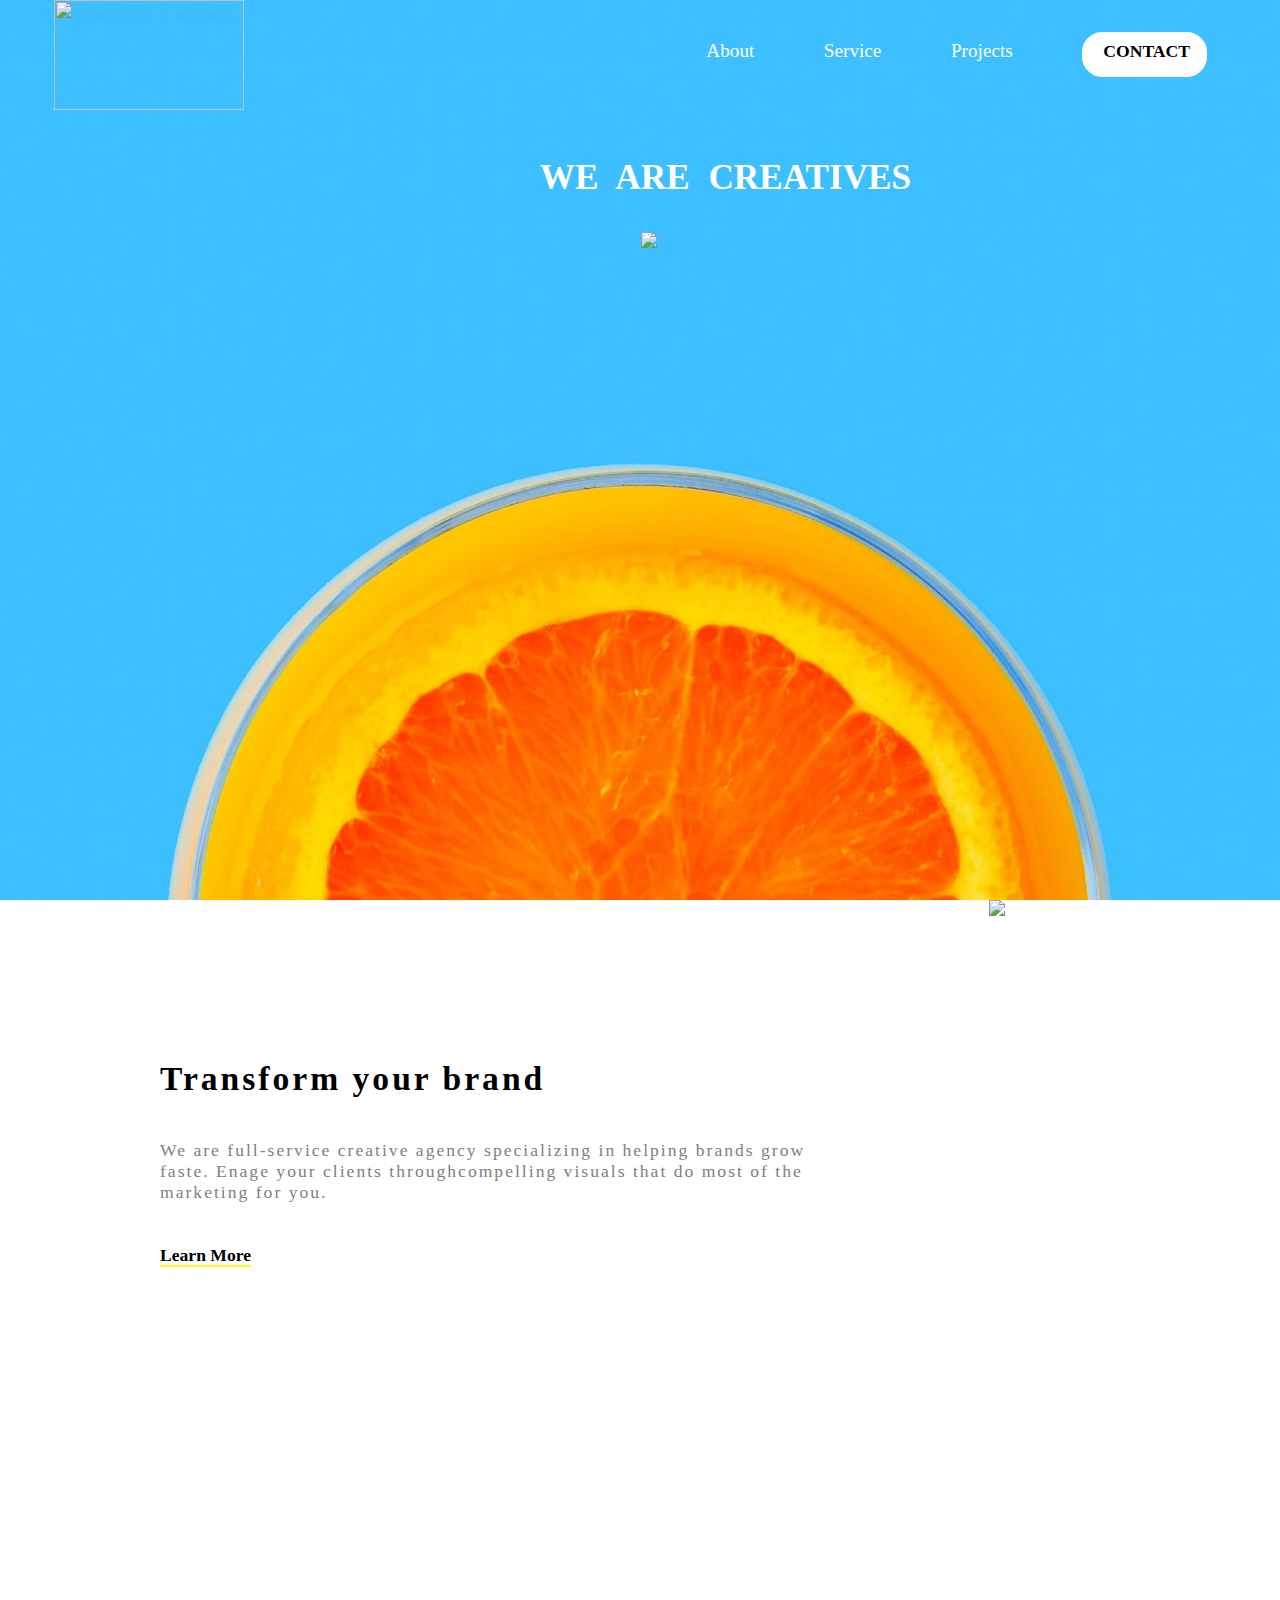
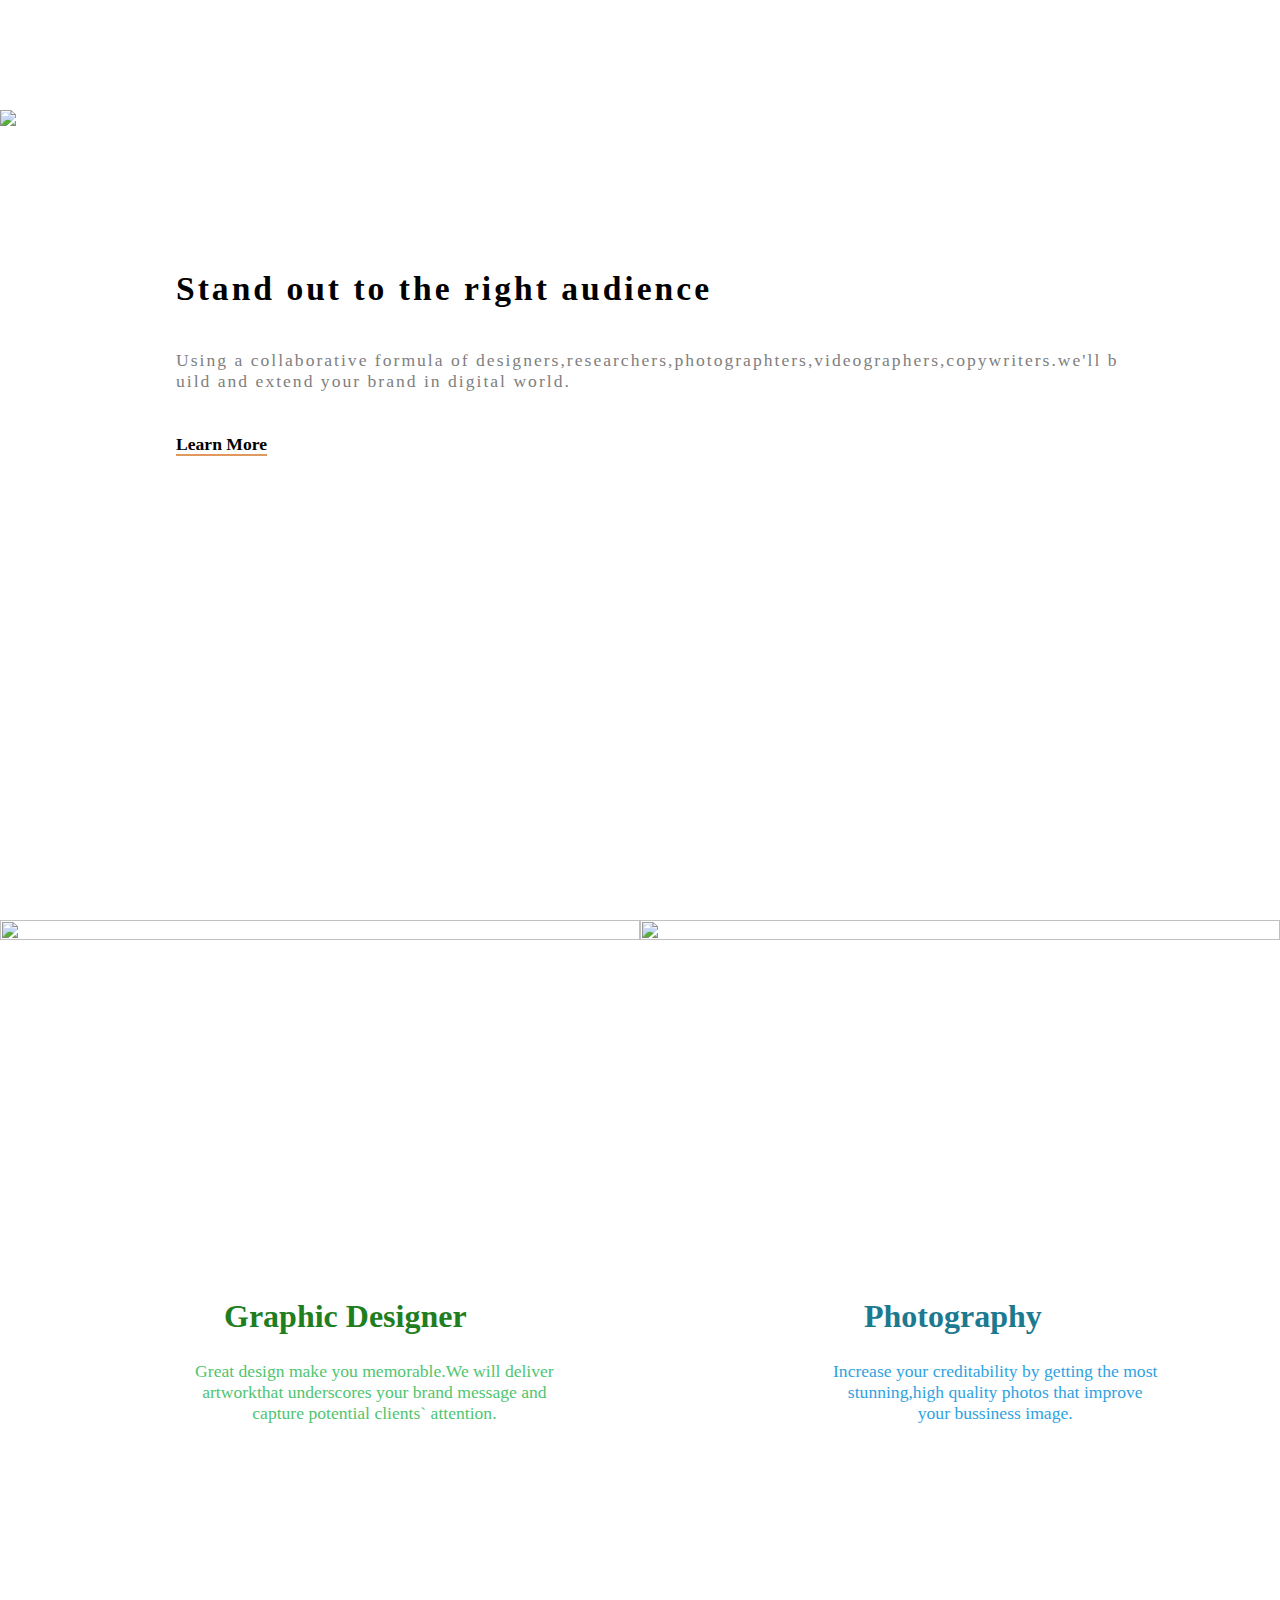
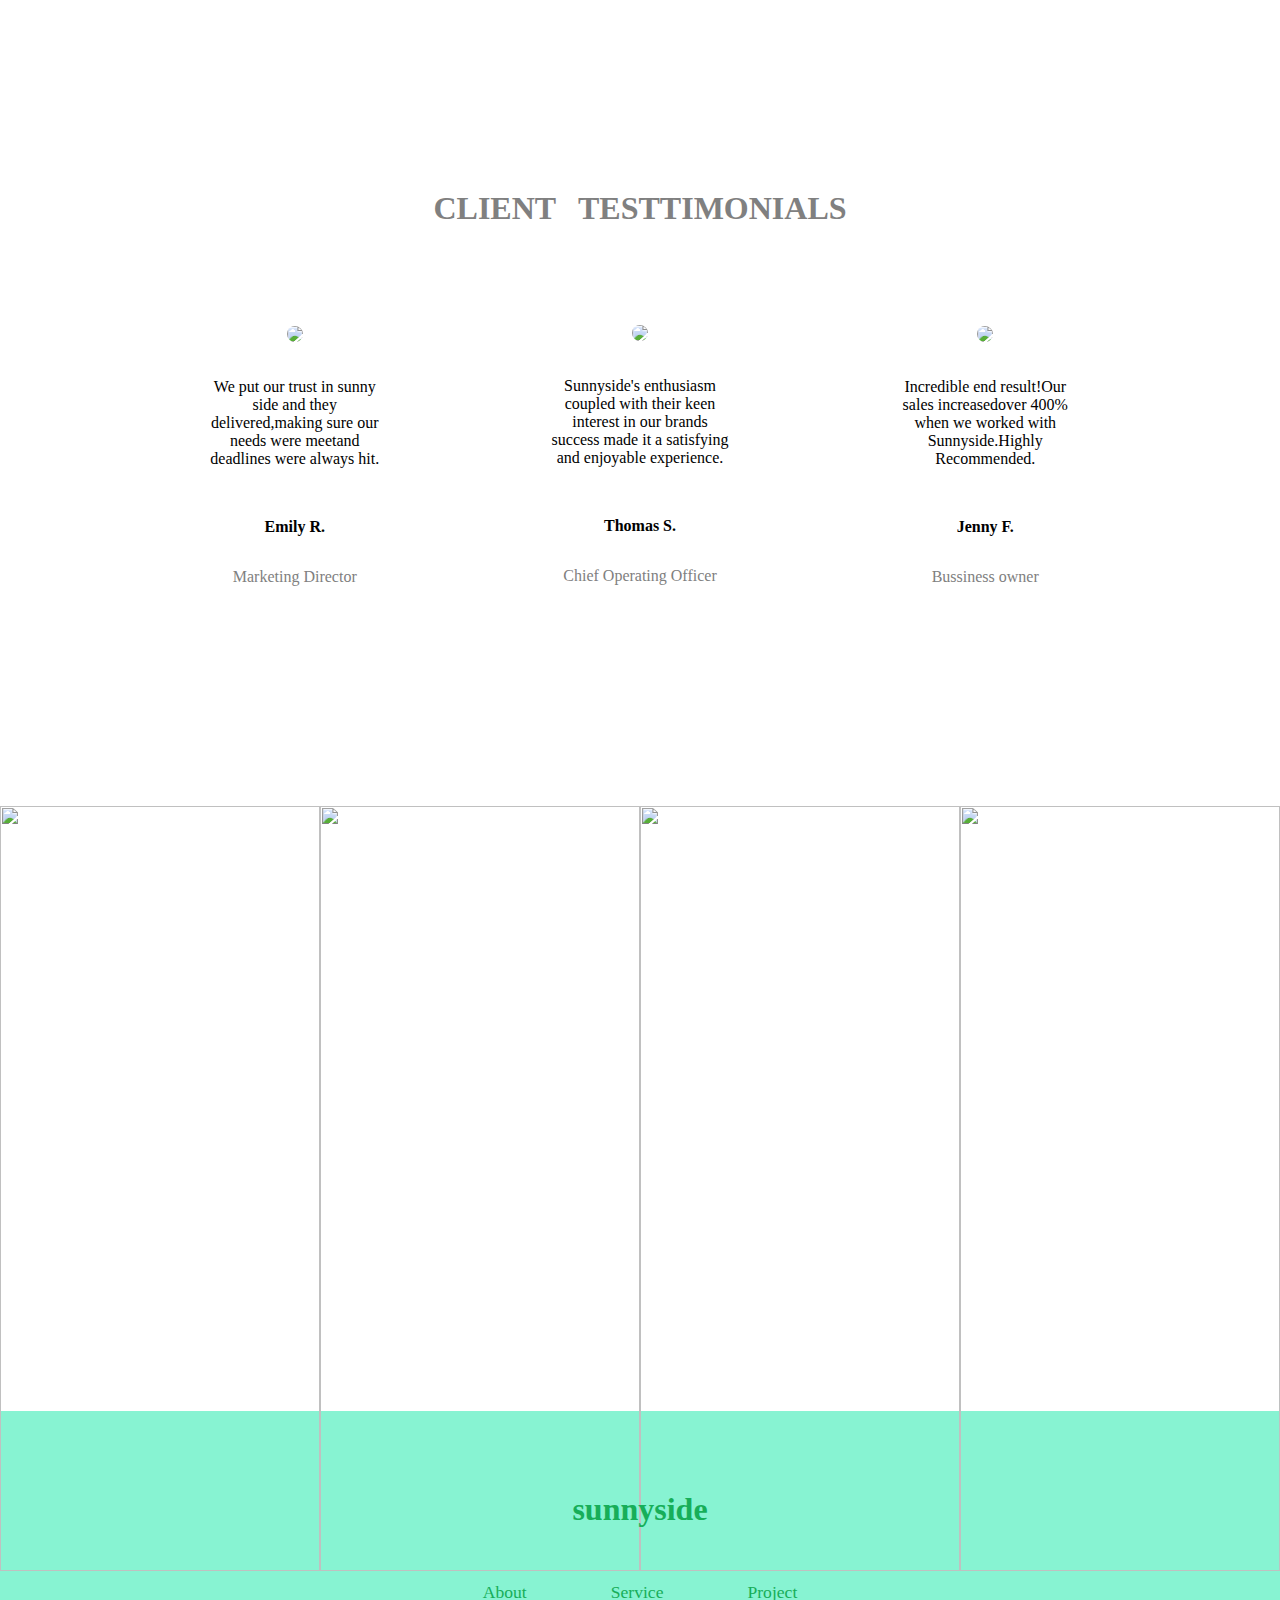
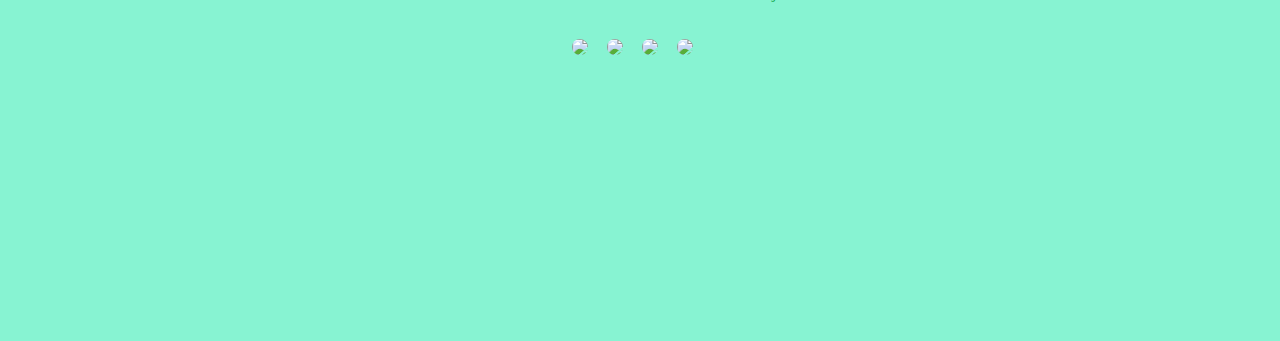
==== commit 36989bc6: "Update index.html" ====
--- a/index.html
+++ b/index.html
@@ -10,7 +10,7 @@
 
 <body>
     <div class="header">
-        <img src="images/image-header.jpg">   
+        <img src="image-header.jpg">   
 <div class="pa">
         <img src="images/logo.svg">
 </div>
--- a/style.css
+++ b/style.css
@@ -55,6 +55,7 @@
 }
  #contact{
     position: relative;
+    border-radius: 20px;
     top:-8px;
     height:2.2rem;
     width: 95px;
@@ -305,4 +306,4 @@
 .seven img{
     border-radius: 50%;
     margin-right: 15px;
-}+}
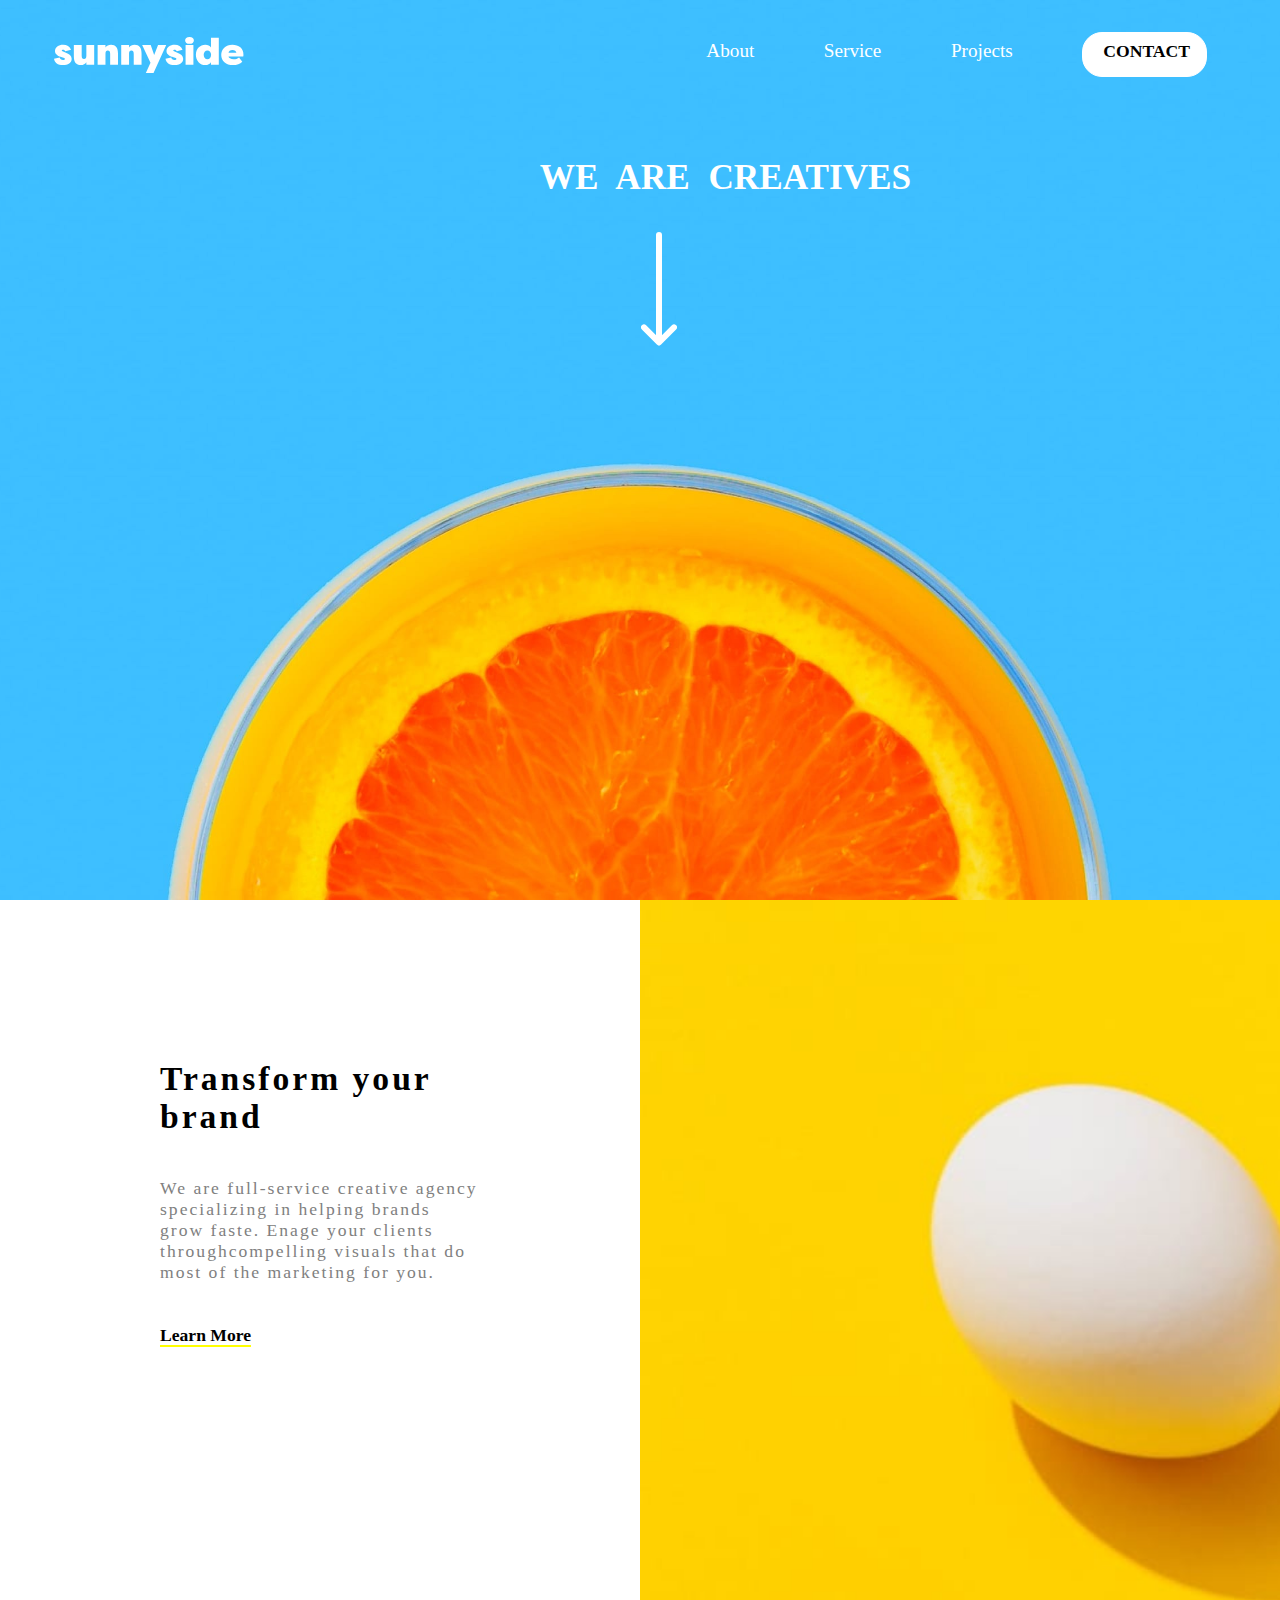
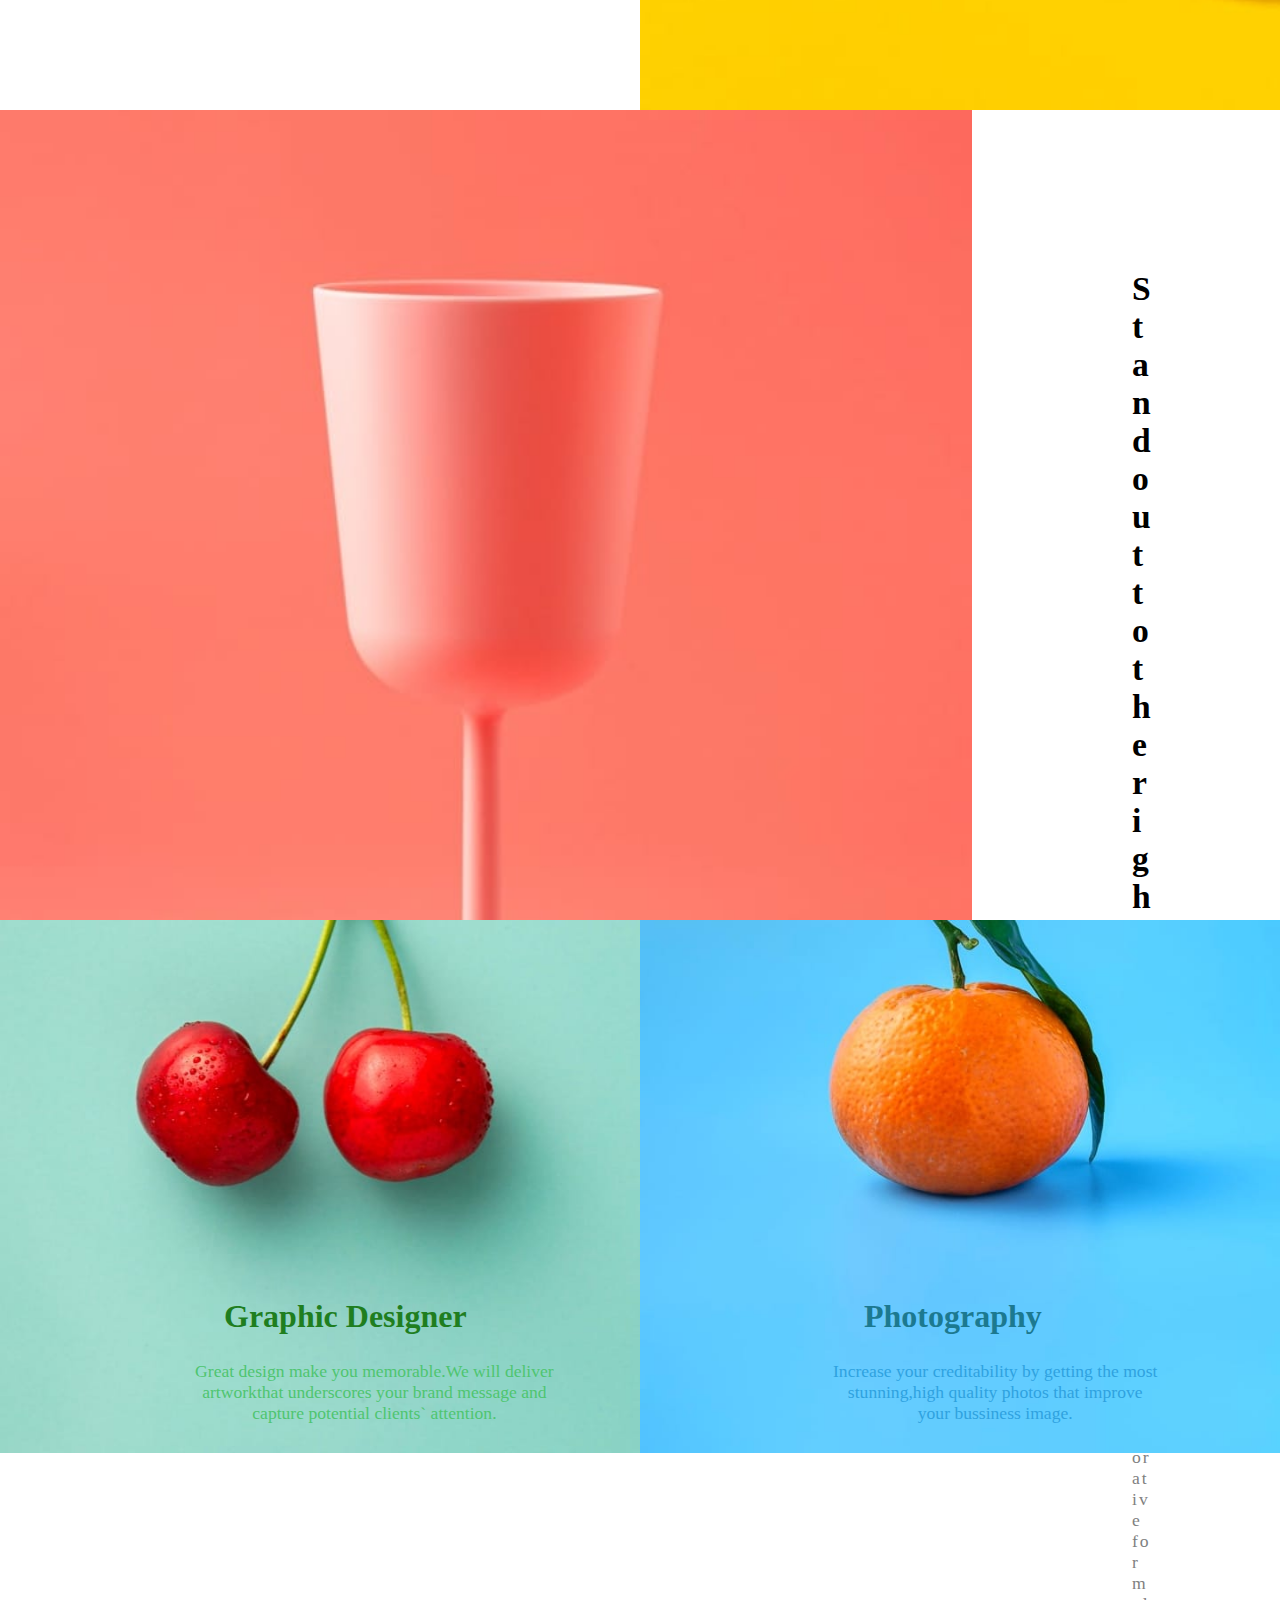
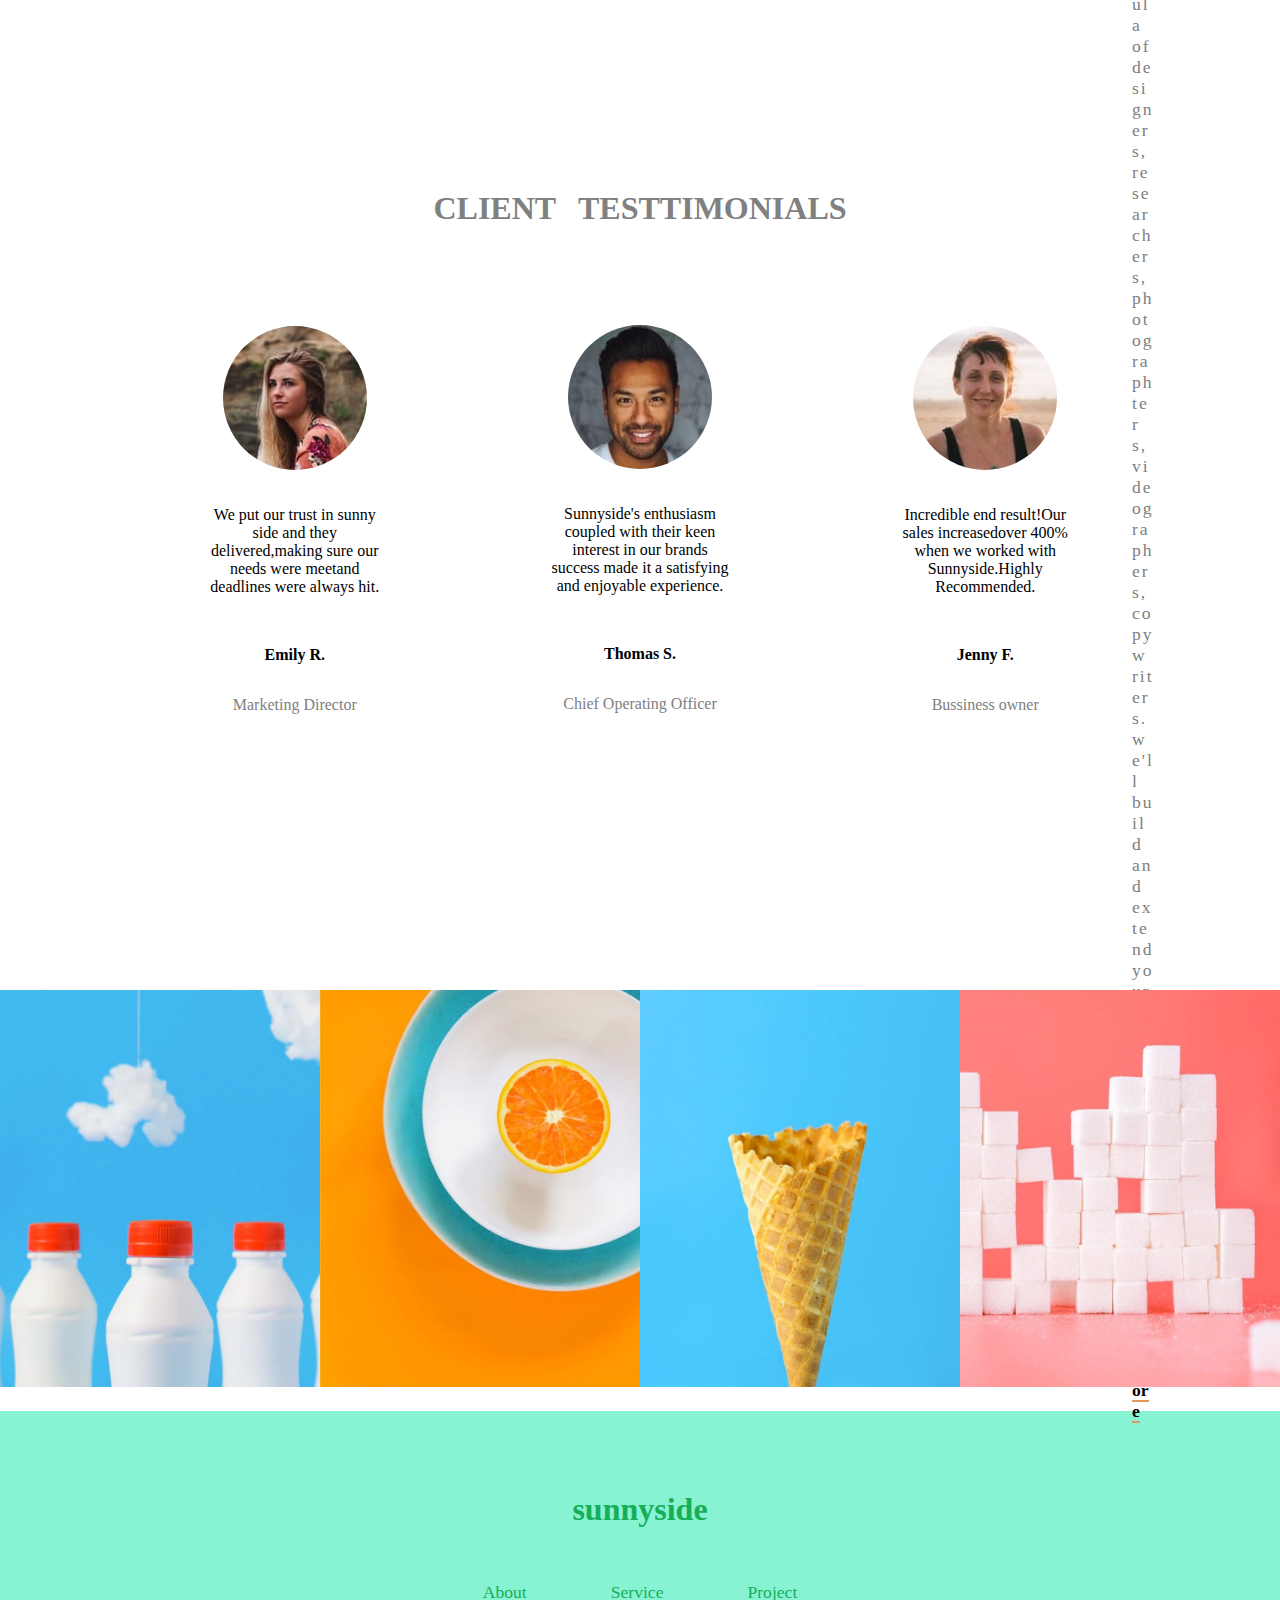
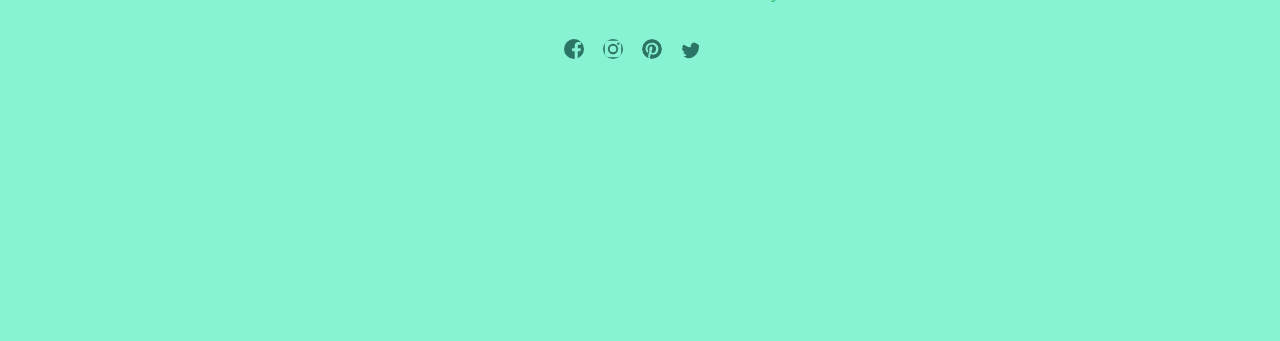
==== commit cc60c8c0: "Update index.html" ====
--- a/index.html
+++ b/index.html
@@ -12,7 +12,7 @@
     <div class="header">
         <img src="image-header.jpg">   
 <div class="pa">
-        <img src="images/logo.svg">
+        <img src="logo.svg">
 </div>
         <div class="info">
             <a href=" ">About</a>
@@ -25,7 +25,7 @@
             <p >WE    ARE   CREATIVES</p>
         </span>
         <div class="arrow">
-            <img src="images/icon-arrow-down.svg">
+            <img src="icon-arrow-down.svg">
     </div>
 </div>
 <div class="second">
@@ -37,13 +37,13 @@
         <a href=" "> Learn More</a>
     </div>
     <div class="egg">
-        <img src="images/image-transform.jpg">
+        <img src="image-transform.jpg">
     </div>
 </div>
 
 <div class="third">
     <div class="juice">
-        <img src="images/image-stand-out.jpg">
+        <img src="image-stand-out.jpg">
     </div>
     <div class ="thiinfo">
         <p class="f">Stand out to the right
@@ -56,7 +56,7 @@
 </div>
 <div class="fourth">
     <div class="cherry">
-       <img src="images/image-graphic-design.jpg">
+       <img src="/image-graphic-design.jpg">
     <div class="fg">
      <b style="color: rgb(31, 126, 31); font-size: 2rem; position: absolute;
       left:35%; white-space: nowrap;
@@ -65,7 +65,7 @@
    </div>
         </div>
     <div class="orange">
-       <img src="images/image-photography.jpg">
+       <img src="image-photography.jpg">
        <div class="og">
         <b style="color: rgb(28, 121, 144); font-size: 2rem; position: absolute;
         left:35%; white-space: nowrap;
@@ -84,14 +84,14 @@
 word-spacing: 15px;">CLIENT TESTTIMONIALS</p>
 <div class="five">
     <div class="emily">
-     <img src="images/image-emily.jpg">
+     <img src="image-emily.jpg">
         <p>We put our trust in sunny side and they delivered,making sure our needs were meetand deadlines were always hit.</p>
         <br>
         <b style="font-weight: bolder;">Emily R.</b>
         <p style="color:gray"> Marketing Director </p>
     </div>
     <div class="tomas">
-        <img src="images/image-thomas.jpg">
+        <img src="image-thomas.jpg">
         <p>   Sunnyside's enthusiasm coupled with their keen interest in our brands success made it a satisfying and enjoyable experience. </p>
             <br>    
             <b style="font-weight: bolder;">Thomas S.</b>
@@ -99,7 +99,7 @@
         
     </div>
     <div class="jenny">
-            <img src="images/image-jennie.jpg">
+            <img src="image-jennie.jpg">
             <p>Incredible end result!Our sales increasedover 400% when we worked with Sunnyside.Highly Recommended.</p>
             <br>
             <b style="font-weight: bolder;">Jenny F.</b>
@@ -110,10 +110,10 @@
 </div>
 
 <div class="six">
-    <img src="images/image-gallery-milkbottles.jpg">
-    <img src="images/image-gallery-orange.jpg">
-    <img src="images/image-gallery-cone.jpg">
-    <img src="images/image-gallery-sugarcubes.jpg">
+    <img src="image-gallery-milkbottles.jpg">
+    <img src="image-gallery-orange.jpg">
+    <img src="image-gallery-cone.jpg">
+    <img src="image-gallery-sugarcubes.jpg">
 </div>
 <div class ="seven">
 <b style="color: rgb(23, 174, 89); font-size: 2rem ; font-weight: bolder;">sunnyside</b>
@@ -127,10 +127,10 @@
 <br></br>
 
 <p>
-    <img src="images/icon-facebook.svg">
-    <img src="images/icon-instagram.svg">
-    <img src="images/icon-pinterest.svg">
-    <img src="images/icon-twitter.svg">
+    <img src="icon-facebook.svg">
+    <img src="icon-instagram.svg">
+    <img src="icon-pinterest.svg">
+    <img src="icon-twitter.svg">
 </p>
 </div>
 </body>
